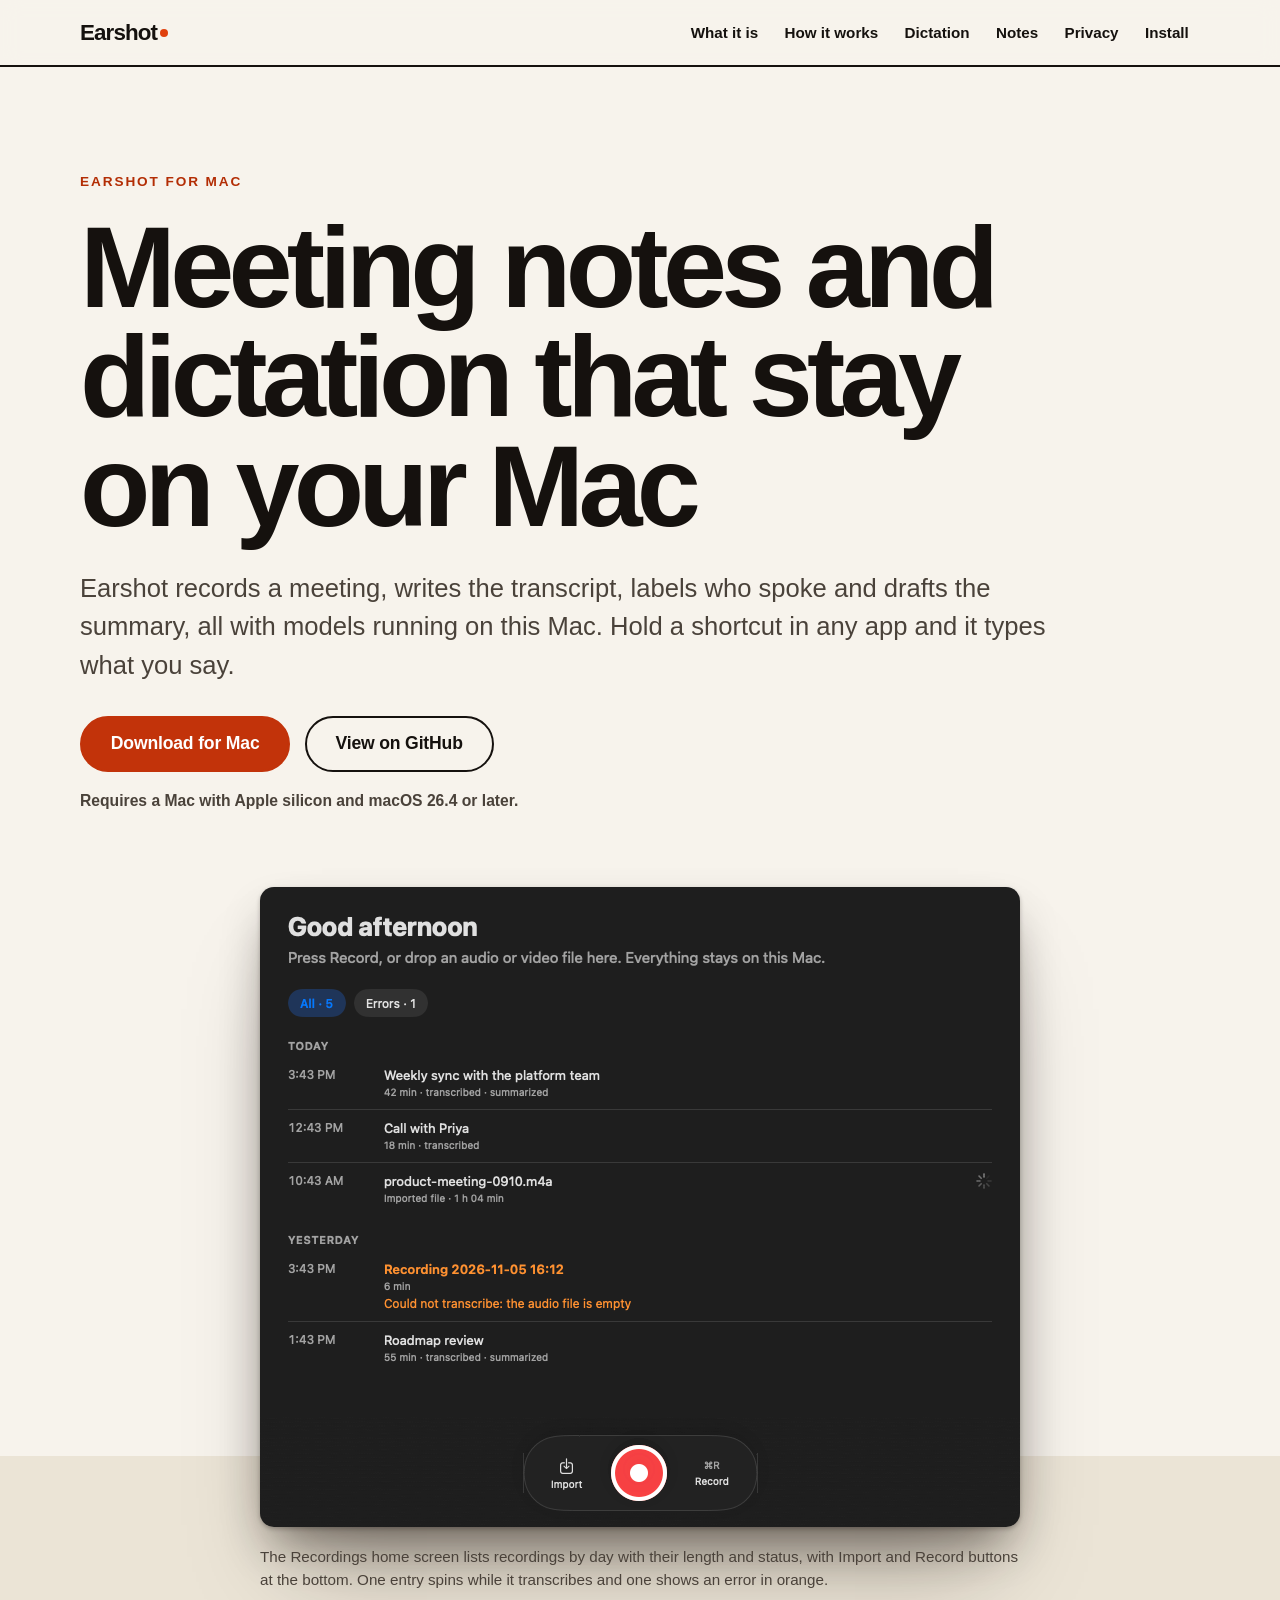
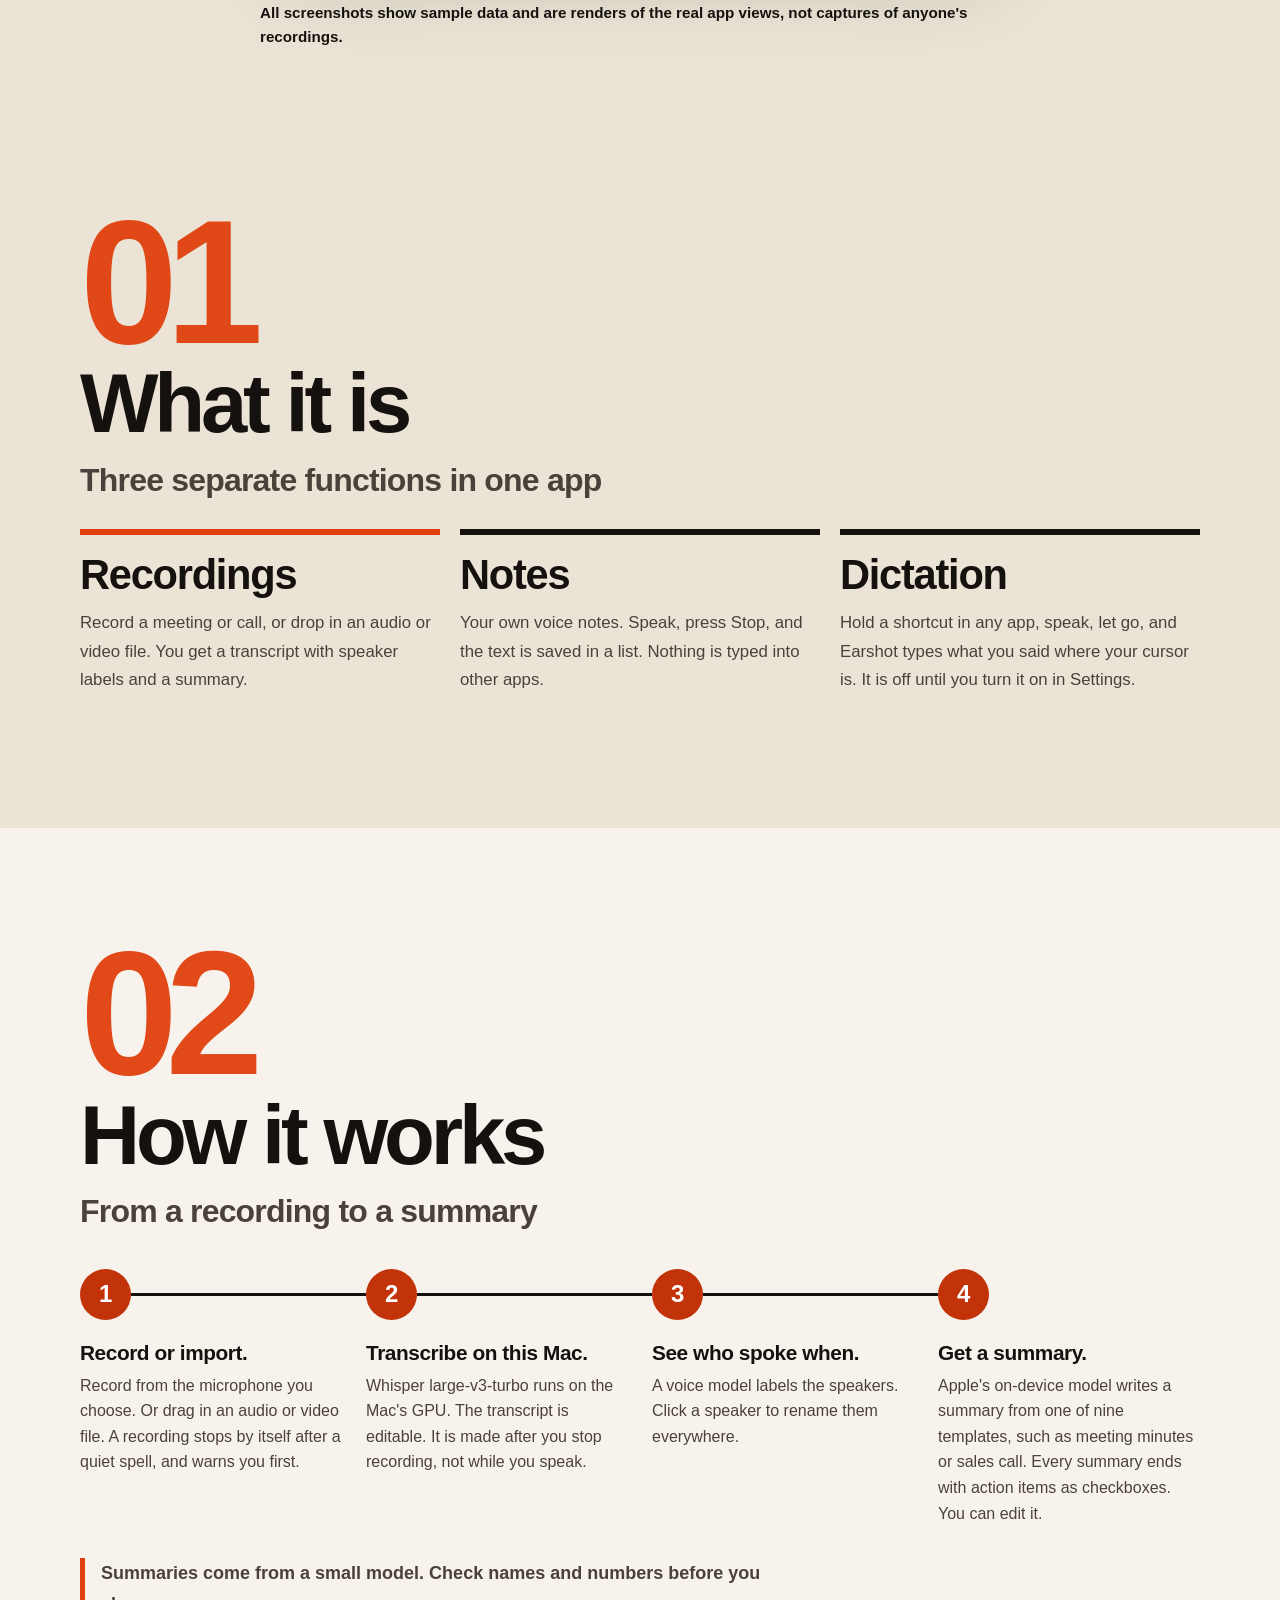
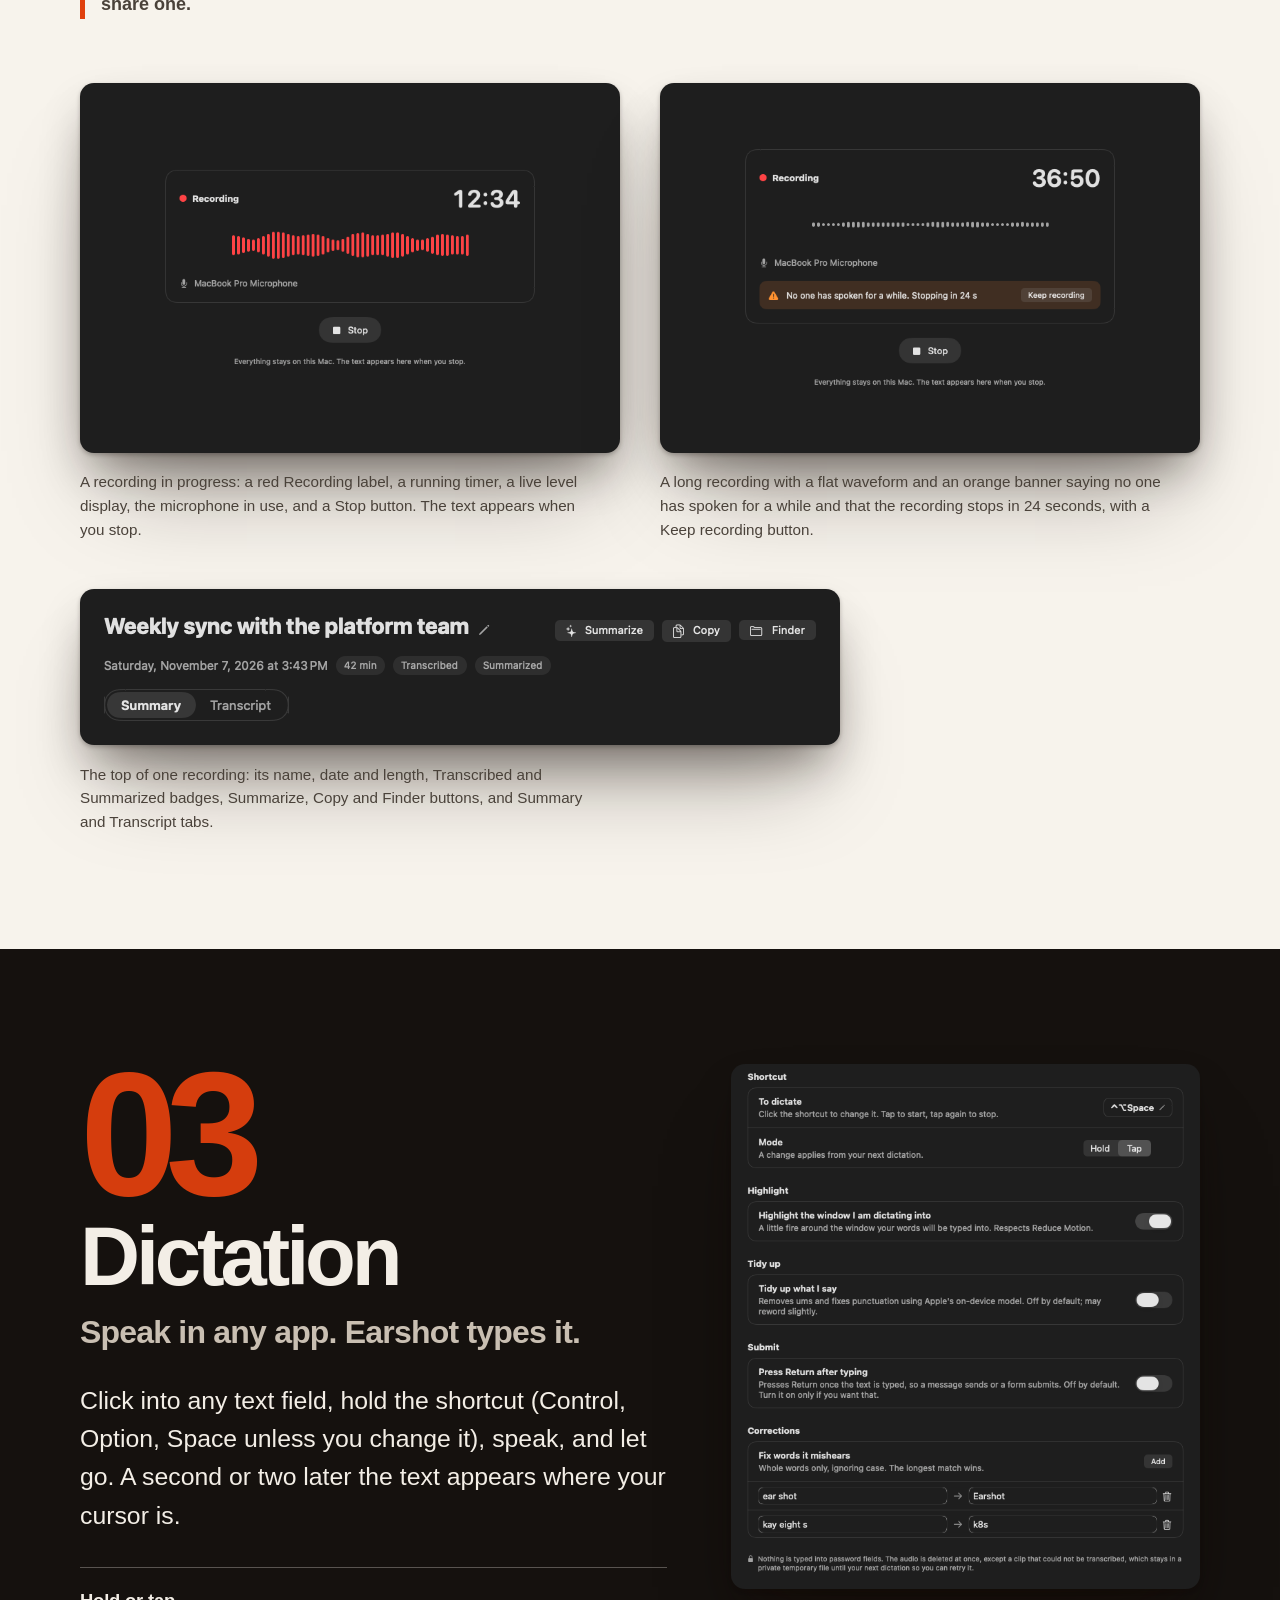
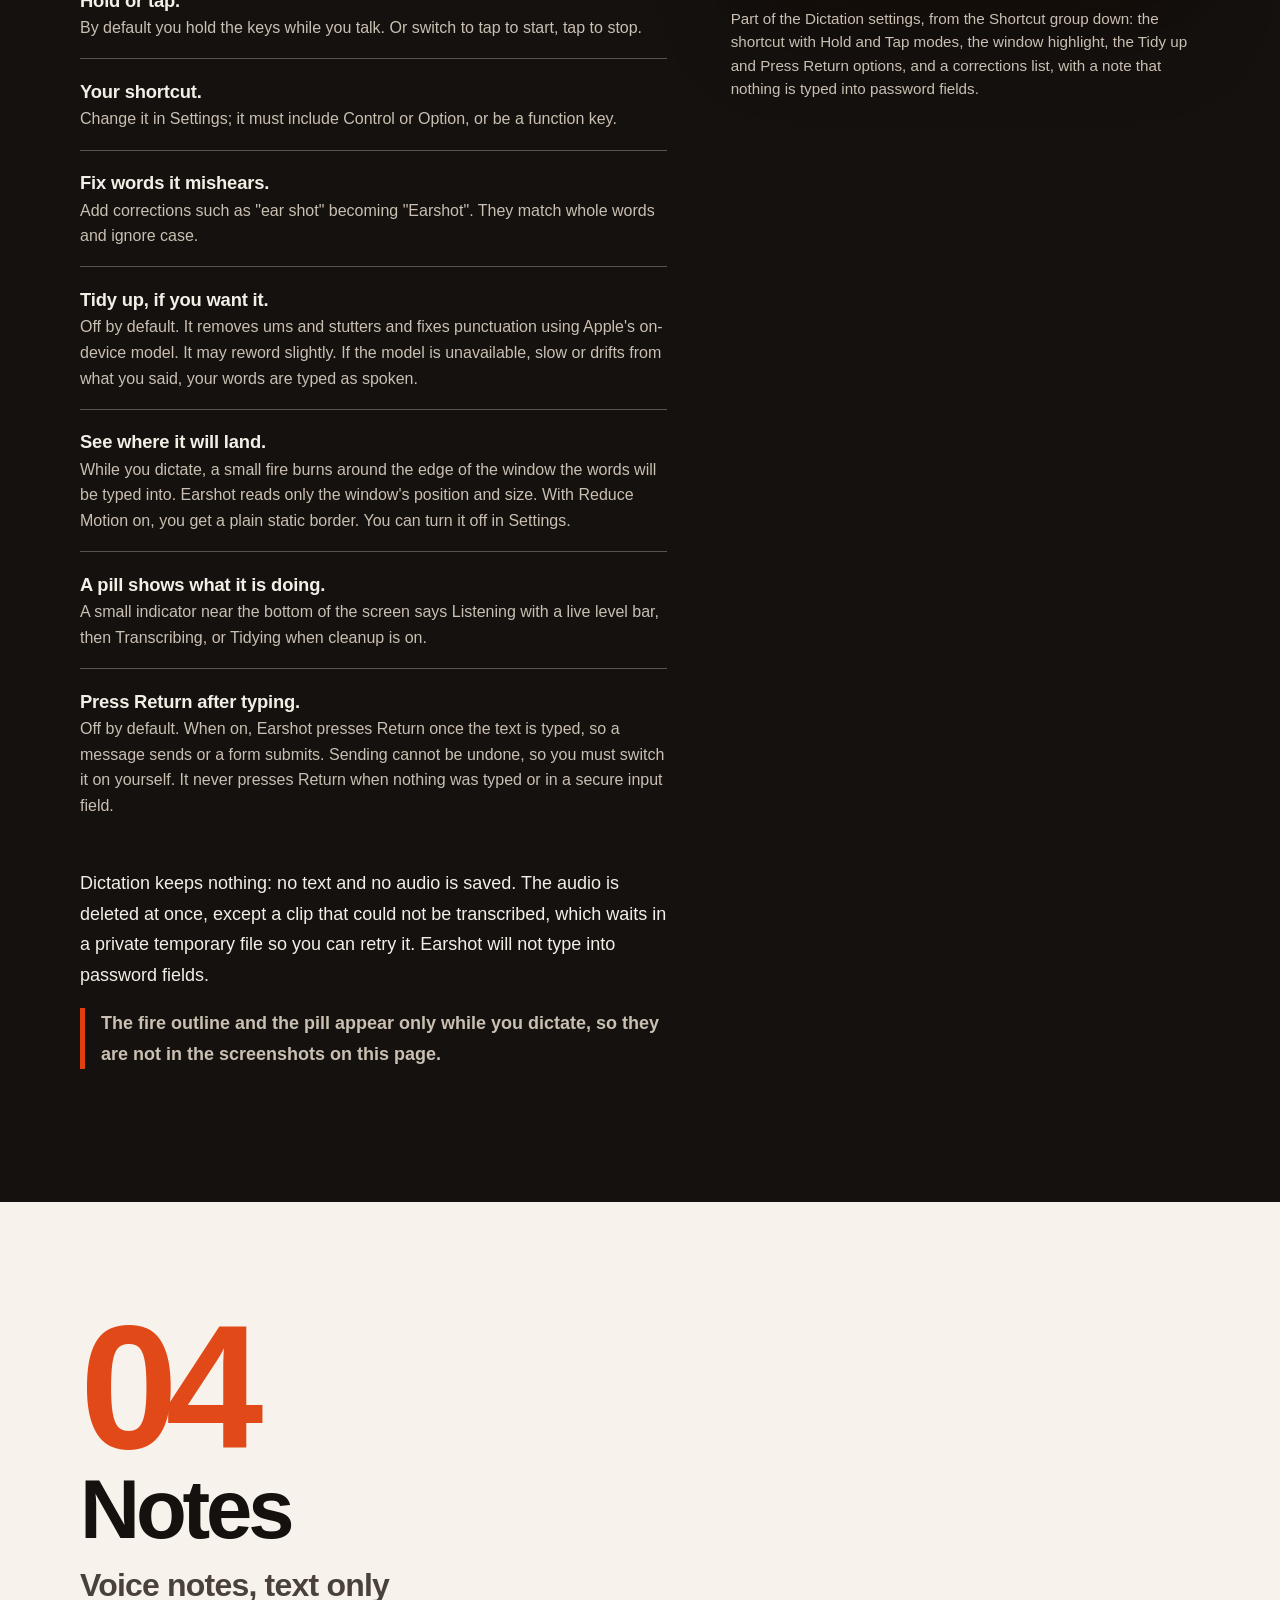
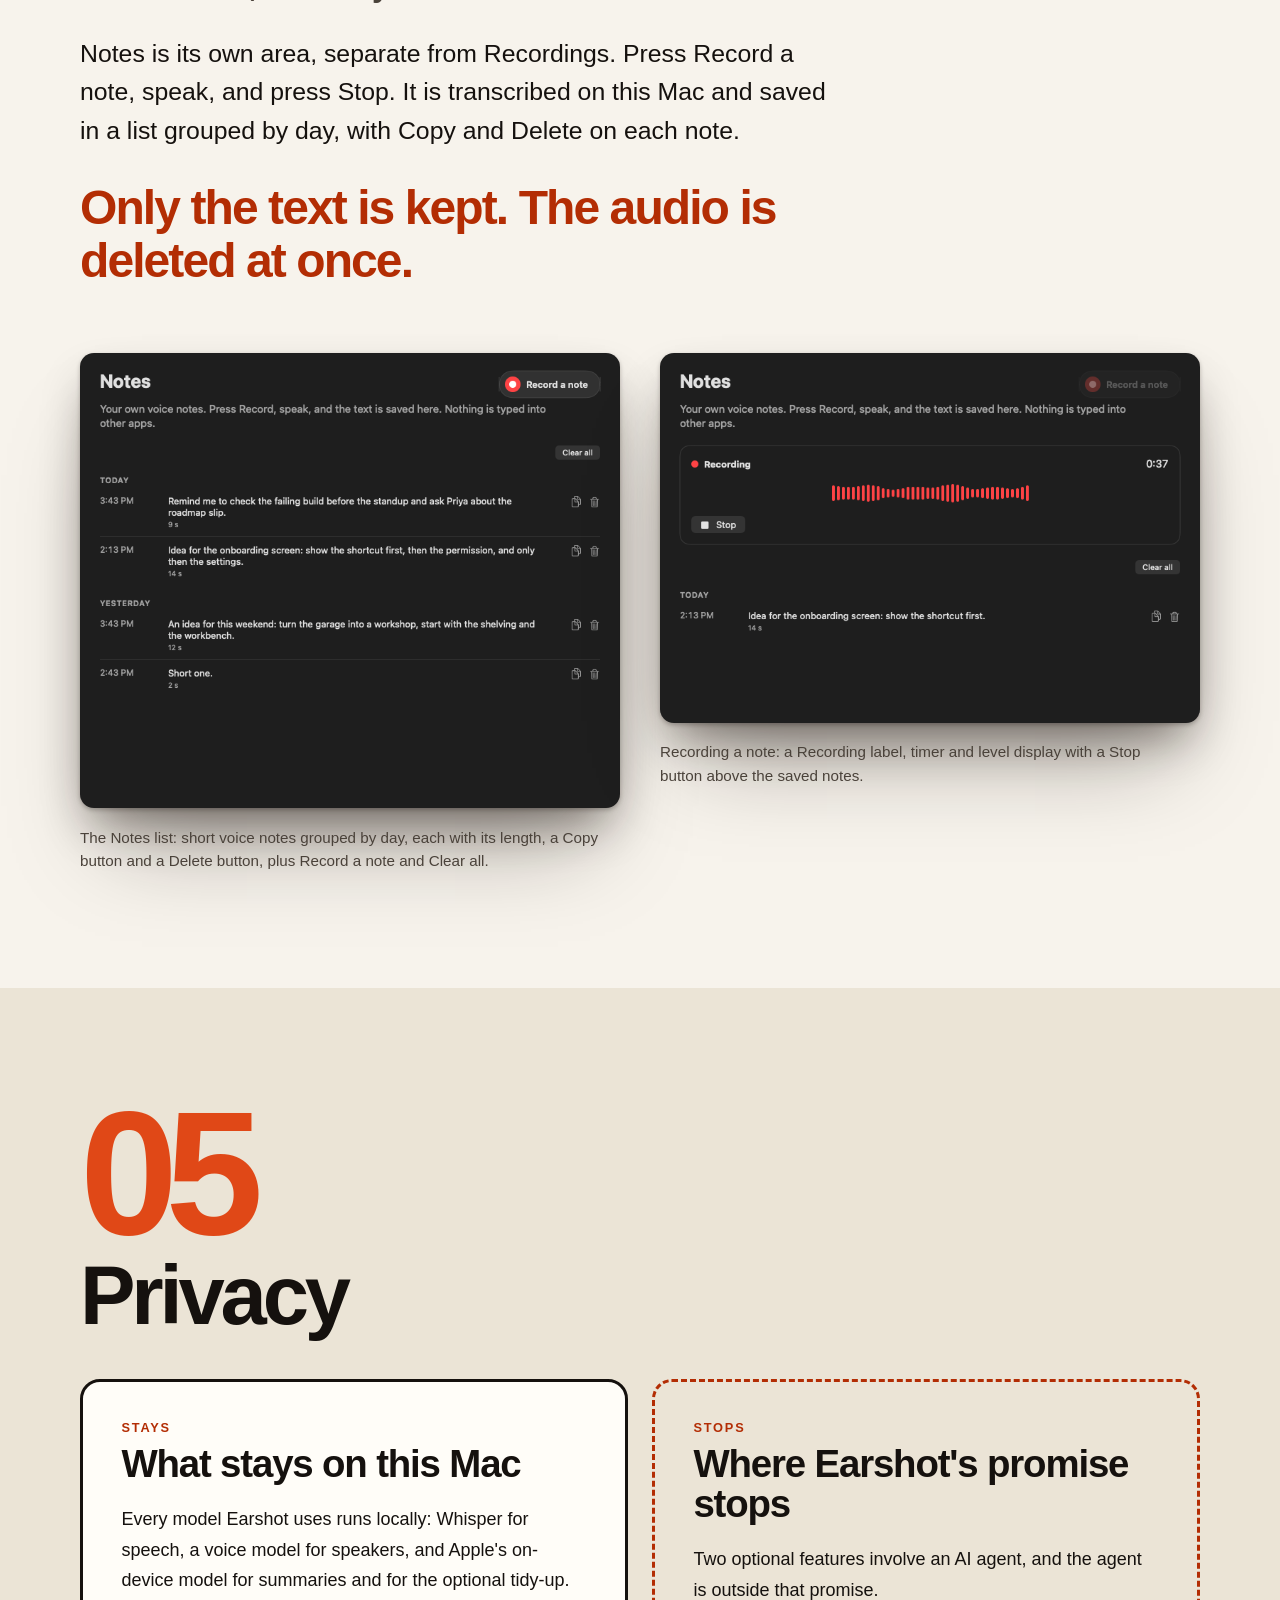
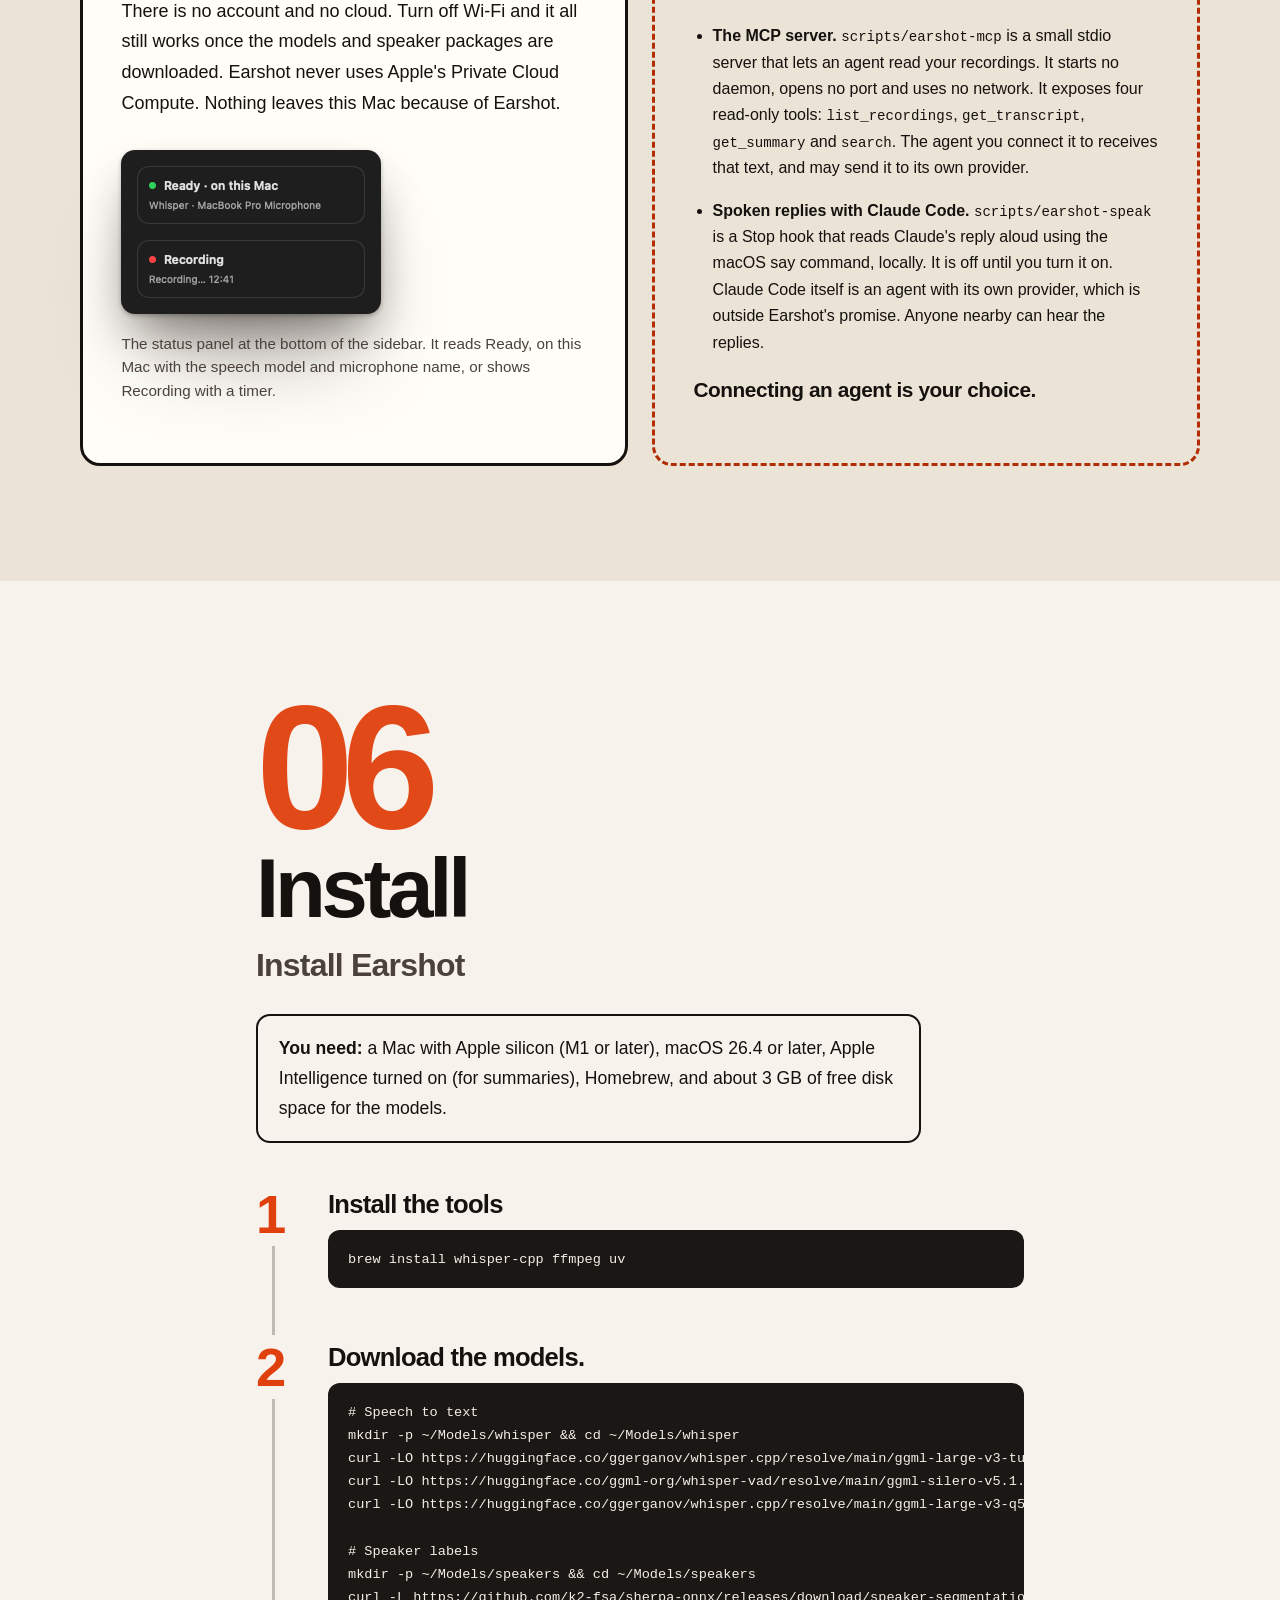
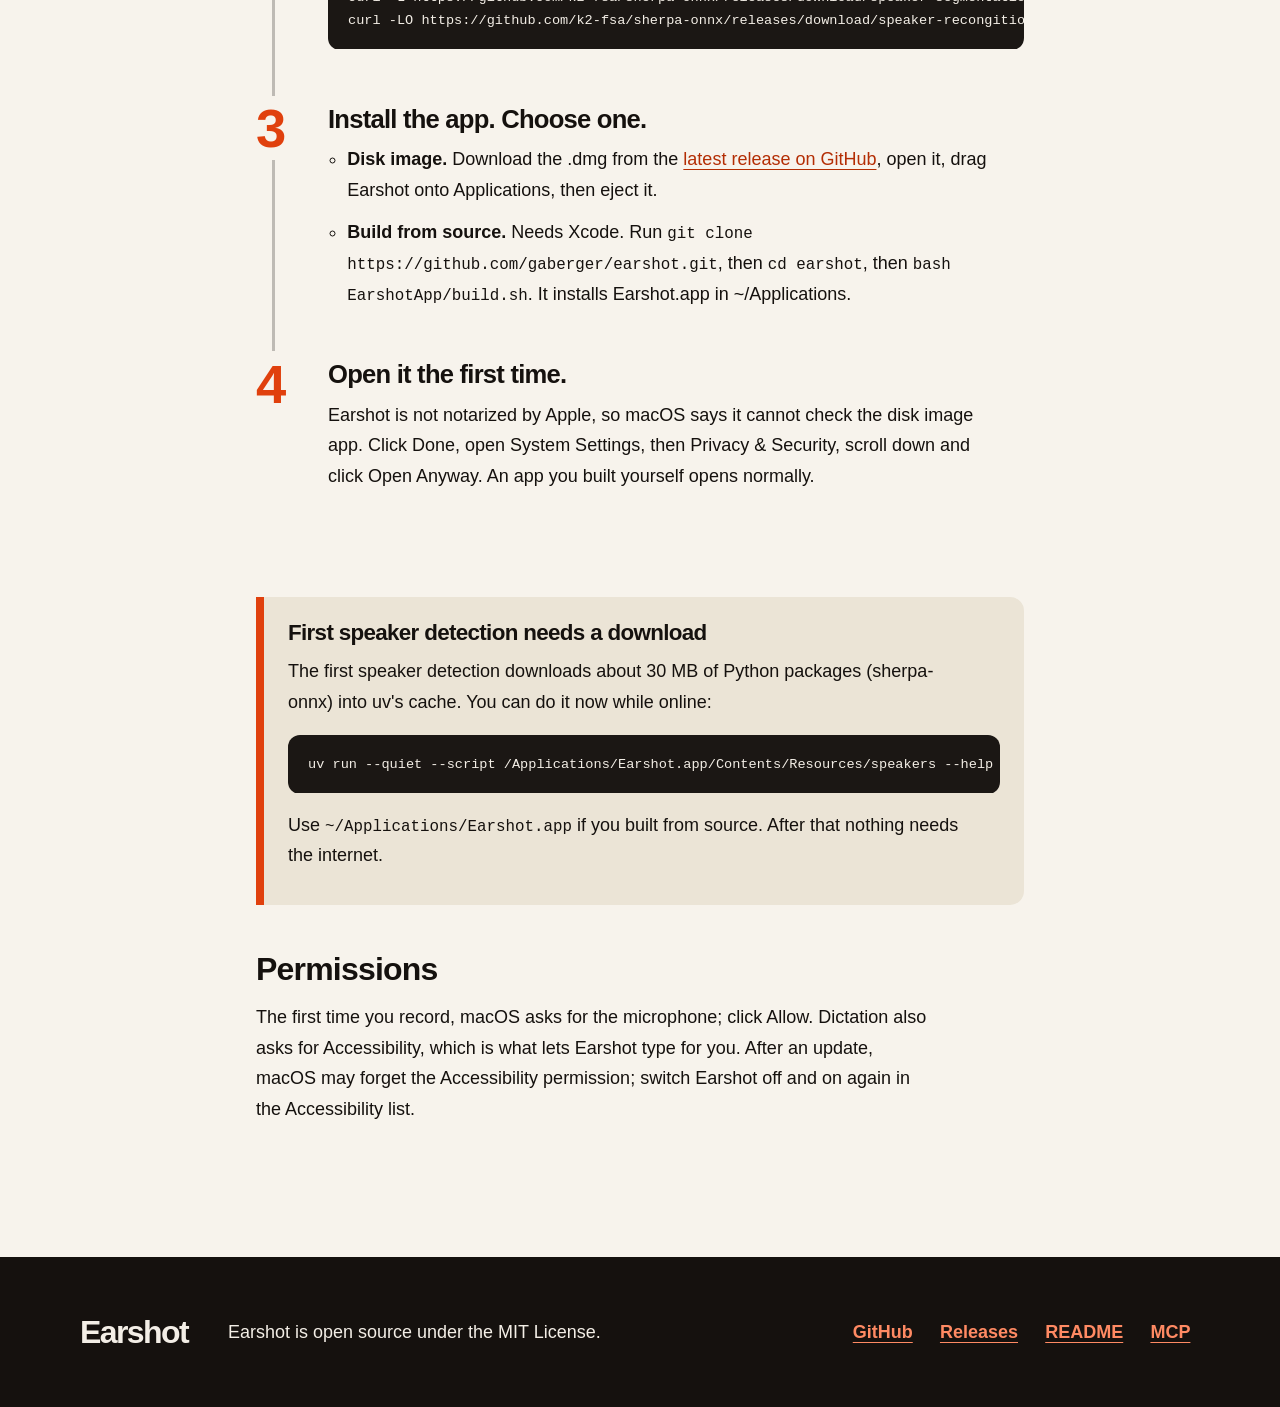
==== site/index.html @ 08be8622 "feat(site): static site and GitHub Pages deploy workflow Co-Authored-By: Claude Sonnet 5.5 <noreply@" ====
<!doctype html>
<html lang="en">
<head>
<meta charset="utf-8">
<meta name="viewport" content="width=device-width, initial-scale=1">
<title>Earshot - private meeting notes and dictation for Mac</title>
<meta name="description" content="Earshot records meetings on your Mac, transcribes them, labels who spoke and writes a summary. Everything runs on-device.">
<meta name="color-scheme" content="light dark">
<link rel="stylesheet" href="style.css">
</head>
<body>
<a class="skip" href="#main">Skip to content</a>

<header class="top">
  <div class="wrap top-in">
    <a class="brand" href="#top">Earshot</a>
    <nav aria-label="Primary">
      <ul>
        <li><a href="#what">What it is</a></li>
        <li><a href="#how">How it works</a></li>
        <li><a href="#dictation">Dictation</a></li>
        <li><a href="#notes">Notes</a></li>
        <li><a href="#privacy">Privacy</a></li>
        <li><a href="#install">Install</a></li>
      </ul>
    </nav>
  </div>
</header>

<main id="main">
  <section class="hero" id="top" aria-labelledby="h1">
    <div class="wrap">
      <p class="kicker">Earshot for Mac</p>
      <h1 id="h1">Meeting notes and dictation that stay on your Mac</h1>
      <p class="lede">Earshot records a meeting, writes the transcript, labels who spoke and drafts the summary, all with models running on this Mac. Hold a shortcut in any app and it types what you say.</p>
      <p class="cta">
        <a class="btn btn-primary" href="https://github.com/gaberger/earshot/releases/latest">Download for Mac</a>
        <a class="btn btn-ghost" href="https://github.com/gaberger/earshot">View on GitHub</a>
      </p>
      <p class="req">Requires a Mac with Apple silicon and macOS 26.4 or later.</p>
      <figure class="shot hero-shot">
        <img src="img/recordings-home.png" width="760" height="640" alt="Earshot's recordings list in a dark window: meetings grouped by day with durations and transcribed or summarized status, and a red Record button with an Import button at the bottom.">
        <figcaption>The Recordings home screen lists recordings by day with their length and status, with Import and Record buttons at the bottom. One entry spins while it transcribes and one shows an error in orange.
          <span class="sample">All screenshots show sample data and are renders of the real app views, not captures of anyone's recordings.</span></figcaption>
      </figure>
    </div>
  </section>

  <section class="band band-alt" id="what" aria-labelledby="what-h">
    <div class="wrap">
      <p class="secno" aria-hidden="true">01</p>
      <h2 id="what-h">What it is</h2>
      <h3 class="sub">Three separate functions in one app</h3>
      <div class="three">
        <article class="fn">
          <h4>Recordings</h4>
          <p>Record a meeting or call, or drop in an audio or video file. You get a transcript with speaker labels and a summary.</p>
        </article>
        <article class="fn">
          <h4>Notes</h4>
          <p>Your own voice notes. Speak, press Stop, and the text is saved in a list. Nothing is typed into other apps.</p>
        </article>
        <article class="fn">
          <h4>Dictation</h4>
          <p>Hold a shortcut in any app, speak, let go, and Earshot types what you said where your cursor is. It is off until you turn it on in Settings.</p>
        </article>
      </div>
    </div>
  </section>

  <section class="band" id="how" aria-labelledby="how-h">
    <div class="wrap">
      <p class="secno" aria-hidden="true">02</p>
      <h2 id="how-h">How it works</h2>
      <h3 class="sub">From a recording to a summary</h3>
      <ol class="steps">
        <li><strong>Record or import.</strong> Record from the microphone you choose. Or drag in an audio or video file. A recording stops by itself after a quiet spell, and warns you first.</li>
        <li><strong>Transcribe on this Mac.</strong> Whisper large-v3-turbo runs on the Mac's GPU. The transcript is editable. It is made after you stop recording, not while you speak.</li>
        <li><strong>See who spoke when.</strong> A voice model labels the speakers. Click a speaker to rename them everywhere.</li>
        <li><strong>Get a summary.</strong> Apple's on-device model writes a summary from one of nine templates, such as meeting minutes or sales call. Every summary ends with action items as checkboxes. You can edit it.</li>
      </ol>
      <p class="aside">Summaries come from a small model. Check names and numbers before you share one.</p>

      <div class="gallery">
        <figure class="shot">
          <img loading="lazy" src="img/recording-live.png" width="760" height="520" alt="Earshot recording a meeting: a timer reading 12:34, a red audio waveform, the MacBook Pro Microphone as input, and a Stop button.">
          <figcaption>A recording in progress: a red Recording label, a running timer, a live level display, the microphone in use, and a Stop button. The text appears when you stop.</figcaption>
        </figure>
        <figure class="shot">
          <img loading="lazy" src="img/recording-auto-stop.png" width="760" height="520" alt="Earshot warning that no one has spoken for a while and that the recording will stop in 24 seconds, with a Keep recording button.">
          <figcaption>A long recording with a flat waveform and an orange banner saying no one has spoken for a while and that the recording stops in 24 seconds, with a Keep recording button.</figcaption>
        </figure>
        <figure class="shot wide">
          <img loading="lazy" src="img/recording-detail-header.png" width="760" height="156" alt="The top of a finished recording in Earshot: its title, 42 minute length, Transcribed and Summarized badges, Summarize, Copy and Finder buttons, and Summary and Transcript tabs.">
          <figcaption>The top of one recording: its name, date and length, Transcribed and Summarized badges, Summarize, Copy and Finder buttons, and Summary and Transcript tabs.</figcaption>
        </figure>
      </div>
    </div>
  </section>

  <section class="band band-ink" id="dictation" aria-labelledby="dict-h">
    <div class="wrap dict">
      <div class="dict-text">
        <p class="secno" aria-hidden="true">03</p>
        <h2 id="dict-h">Dictation</h2>
        <h3 class="sub">Speak in any app. Earshot types it.</h3>
        <p class="big">Click into any text field, hold the shortcut (Control, Option, Space unless you change it), speak, and let go. A second or two later the text appears where your cursor is.</p>
        <ul class="feat">
          <li><strong>Hold or tap.</strong> By default you hold the keys while you talk. Or switch to tap to start, tap to stop.</li>
          <li><strong>Your shortcut.</strong> Change it in Settings; it must include Control or Option, or be a function key.</li>
          <li><strong>Fix words it mishears.</strong> Add corrections such as "ear shot" becoming "Earshot". They match whole words and ignore case.</li>
          <li><strong>Tidy up, if you want it.</strong> Off by default. It removes ums and stutters and fixes punctuation using Apple's on-device model. It may reword slightly. If the model is unavailable, slow or drifts from what you said, your words are typed as spoken.</li>
          <li><strong>See where it will land.</strong> While you dictate, a small fire burns around the edge of the window the words will be typed into. Earshot reads only the window's position and size. With Reduce Motion on, you get a plain static border. You can turn it off in Settings.</li>
          <li><strong>A pill shows what it is doing.</strong> A small indicator near the bottom of the screen says Listening with a live level bar, then Transcribing, or Tidying when cleanup is on.</li>
          <li><strong>Press Return after typing.</strong> Off by default. When on, Earshot presses Return once the text is typed, so a message sends or a form submits. Sending cannot be undone, so you must switch it on yourself. It never presses Return when nothing was typed or in a secure input field.</li>
        </ul>
        <p>Dictation keeps nothing: no text and no audio is saved. The audio is deleted at once, except a clip that could not be transcribed, which waits in a private temporary file so you can retry it. Earshot will not type into password fields.</p>
        <p class="aside">The fire outline and the pill appear only while you dictate, so they are not in the screenshots on this page.</p>
      </div>
      <figure class="shot dict-shot">
        <img loading="lazy" src="img/dictation-settings.png" width="680" height="761" alt="Earshot's dictation settings: a shortcut with Hold and Tap modes, toggles for window highlight, tidying up speech and pressing Return, and a list of word corrections.">
        <figcaption>Part of the Dictation settings, from the Shortcut group down: the shortcut with Hold and Tap modes, the window highlight, the Tidy up and Press Return options, and a corrections list, with a note that nothing is typed into password fields.</figcaption>
      </figure>
    </div>
  </section>

  <section class="band" id="notes" aria-labelledby="notes-h">
    <div class="wrap">
      <p class="secno" aria-hidden="true">04</p>
      <h2 id="notes-h">Notes</h2>
      <h3 class="sub">Voice notes, text only</h3>
      <div class="notes-grid">
        <div class="notes-text">
          <p class="big">Notes is its own area, separate from Recordings. Press Record a note, speak, and press Stop. It is transcribed on this Mac and saved in a list grouped by day, with Copy and Delete on each note.</p>
          <p class="pull">Only the text is kept. The audio is deleted at once.</p>
        </div>
        <figure class="shot">
          <img loading="lazy" src="img/notes-list.png" width="760" height="640" alt="Earshot's Notes page listing short voice notes as text with their times and lengths, each with copy and delete buttons.">
          <figcaption>The Notes list: short voice notes grouped by day, each with its length, a Copy button and a Delete button, plus Record a note and Clear all.</figcaption>
        </figure>
        <figure class="shot">
          <img loading="lazy" src="img/notes-recording.png" width="760" height="520" alt="Earshot recording a voice note: a red waveform with a 0:37 timer and a Stop button above a saved note.">
          <figcaption>Recording a note: a Recording label, timer and level display with a Stop button above the saved notes.</figcaption>
        </figure>
      </div>
    </div>
  </section>

  <section class="band band-alt" id="privacy" aria-labelledby="priv-h">
    <div class="wrap">
      <p class="secno" aria-hidden="true">05</p>
      <h2 id="priv-h">Privacy</h2>
      <div class="panels">
        <div class="panel panel-in">
          <h3>What stays on this Mac</h3>
          <p>Every model Earshot uses runs locally: Whisper for speech, a voice model for speakers, and Apple's on-device model for summaries and for the optional tidy-up. There is no account and no cloud. Turn off Wi-Fi and it all still works once the models and speaker packages are downloaded. Earshot never uses Apple's Private Cloud Compute. Nothing leaves this Mac because of Earshot.</p>
          <figure class="shot status-shot">
            <img loading="lazy" src="img/sidebar-status.png" width="260" height="164" alt="Two Earshot status cards: Ready on this Mac with the Whisper model and microphone named, and a Recording card with a 12:41 timer.">
            <figcaption>The status panel at the bottom of the sidebar. It reads Ready, on this Mac with the speech model and microphone name, or shows Recording with a timer.</figcaption>
          </figure>
        </div>
        <div class="panel panel-out">
          <h3>Where Earshot's promise stops</h3>
          <p>Two optional features involve an AI agent, and the agent is outside that promise.</p>
          <ul>
            <li><strong>The MCP server.</strong> <code>scripts/earshot-mcp</code> is a small stdio server that lets an agent read your recordings. It starts no daemon, opens no port and uses no network. It exposes four read-only tools: <code>list_recordings</code>, <code>get_transcript</code>, <code>get_summary</code> and <code>search</code>. The agent you connect it to receives that text, and may send it to its own provider.</li>
            <li><strong>Spoken replies with Claude Code.</strong> <code>scripts/earshot-speak</code> is a Stop hook that reads Claude's reply aloud using the macOS say command, locally. It is off until you turn it on. Claude Code itself is an agent with its own provider, which is outside Earshot's promise. Anyone nearby can hear the replies.</li>
          </ul>
          <p class="choice">Connecting an agent is your choice.</p>
        </div>
      </div>
    </div>
  </section>

  <section class="band" id="install" aria-labelledby="inst-h">
    <div class="wrap narrow">
      <p class="secno" aria-hidden="true">06</p>
      <h2 id="inst-h">Install</h2>
      <h3 class="sub">Install Earshot</h3>
      <p class="need"><strong>You need:</strong> a Mac with Apple silicon (M1 or later), macOS 26.4 or later, Apple Intelligence turned on (for summaries), Homebrew, and about 3 GB of free disk space for the models.</p>
      <ol class="inst">
        <li>
          <h4>Install the tools</h4>
          <pre><code>brew install whisper-cpp ffmpeg uv</code></pre>
        </li>
        <li>
          <h4>Download the models.</h4>
          <pre><code># Speech to text
mkdir -p ~/Models/whisper &amp;&amp; cd ~/Models/whisper
curl -LO https://huggingface.co/ggerganov/whisper.cpp/resolve/main/ggml-large-v3-turbo.bin   # 1.6 GB, required
curl -LO https://huggingface.co/ggml-org/whisper-vad/resolve/main/ggml-silero-v5.1.2.bin      # 1 MB, skips silence
curl -LO https://huggingface.co/ggerganov/whisper.cpp/resolve/main/ggml-large-v3-q5_0.bin     # 1.1 GB, only for Translate

# Speaker labels
mkdir -p ~/Models/speakers &amp;&amp; cd ~/Models/speakers
curl -L https://github.com/k2-fsa/sherpa-onnx/releases/download/speaker-segmentation-models/sherpa-onnx-pyannote-segmentation-3-0.tar.bz2 | tar xj
curl -LO https://github.com/k2-fsa/sherpa-onnx/releases/download/speaker-recongition-models/wespeaker_en_voxceleb_resnet34_LM.onnx</code></pre>
        </li>
        <li>
          <h4>Install the app. Choose one.</h4>
          <ul>
            <li><strong>Disk image.</strong> Download the .dmg from the <a href="https://github.com/gaberger/earshot/releases">latest release on GitHub</a>, open it, drag Earshot onto Applications, then eject it.</li>
            <li><strong>Build from source.</strong> Needs Xcode. Run <code>git clone https://github.com/gaberger/earshot.git</code>, then <code>cd earshot</code>, then <code>bash EarshotApp/build.sh</code>. It installs Earshot.app in ~/Applications.</li>
          </ul>
        </li>
        <li>
          <h4>Open it the first time.</h4>
          <p>Earshot is not notarized by Apple, so macOS says it cannot check the disk image app. Click Done, open System Settings, then Privacy &amp; Security, scroll down and click Open Anyway. An app you built yourself opens normally.</p>
        </li>
      </ol>
      <div class="note">
        <h4>First speaker detection needs a download</h4>
        <p>The first speaker detection downloads about 30 MB of Python packages (sherpa-onnx) into uv's cache. You can do it now while online:</p>
        <pre><code>uv run --quiet --script /Applications/Earshot.app/Contents/Resources/speakers --help</code></pre>
        <p>Use <code>~/Applications/Earshot.app</code> if you built from source. After that nothing needs the internet.</p>
      </div>
      <h3 class="sub small">Permissions</h3>
      <p>The first time you record, macOS asks for the microphone; click Allow. Dictation also asks for Accessibility, which is what lets Earshot type for you. After an update, macOS may forget the Accessibility permission; switch Earshot off and on again in the Accessibility list.</p>
    </div>
  </section>
</main>

<footer class="foot">
  <div class="wrap foot-in">
    <p class="foot-brand">Earshot</p>
    <p>Earshot is open source under the MIT License.</p>
    <ul>
      <li><a href="https://github.com/gaberger/earshot">GitHub</a></li>
      <li><a href="https://github.com/gaberger/earshot/releases">Releases</a></li>
      <li><a href="https://github.com/gaberger/earshot#readme">README</a></li>
      <li><a href="https://modelcontextprotocol.io">MCP</a></li>
    </ul>
  </div>
</footer>
</body>
</html>
---- site/style.css ----
:root {
  color-scheme: light dark;
  --bg: #f7f3ec;
  --bg-alt: #ebe4d6;
  --ink: #15110e;
  --muted: #4a423a;
  --accent: #e0400d;       /* large type and decoration only */
  --accent-text: #b32d04;  /* small text */
  --btn: #c2330a;
  --btn-ink: #ffffff;
  --rule: #15110e;
  --panel: #fffdf8;
  --shadow: 0 2px 4px rgba(20,12,6,.25), 0 24px 48px -12px rgba(20,12,6,.45), 0 60px 90px -30px rgba(20,12,6,.35);
  --band-ink: #15110e;
  --band-ink-text: #f3eee6;
  --band-ink-muted: #c9bfb2;
  --code-bg: #1b1714;
  --code-ink: #f3eee6;
  --sans: -apple-system, BlinkMacSystemFont, "SF Pro Display", "Segoe UI", Roboto, "Helvetica Neue", Arial, sans-serif;
  --mono: ui-monospace, SFMono-Regular, Menlo, Consolas, monospace;
}
@media (prefers-color-scheme: dark) {
  :root {
    --bg: #100e0d;
    --bg-alt: #1a1715;
    --ink: #f3eee6;
    --muted: #bfb5a8;
    --accent: #ff6b3d;
    --accent-text: #ff8a63;
    --btn: #ff6b3d;
    --btn-ink: #140d09;
    --rule: #f3eee6;
    --panel: #14110f;
    --shadow: 0 0 0 1px rgba(255,255,255,.1), 0 24px 48px -12px rgba(0,0,0,.8), 0 0 90px -20px rgba(255,107,61,.25);
    --band-ink: #060505;
    --code-bg: #060505;
  }
}
*, *::before, *::after { box-sizing: border-box; }
html { scroll-behavior: smooth; scroll-padding-top: 5rem; -webkit-text-size-adjust: 100%; }
body {
  margin: 0; background: var(--bg); color: var(--ink);
  font: 400 1.125rem/1.7 var(--sans);
  -webkit-font-smoothing: antialiased;
}
h1, h2, h3, h4 { margin: 0; line-height: 1.05; letter-spacing: -.03em; font-weight: 800; }
p { margin: 0 0 1.1rem; max-width: 68ch; }
a { color: var(--accent-text); text-underline-offset: .2em; }
code { font-family: var(--mono); font-size: .88em; overflow-wrap: anywhere; }
.wrap { width: min(100% - 2.5rem, 70rem); margin-inline: auto; }
.narrow { width: min(100% - 2.5rem, 48rem); }

:focus-visible { outline: 3px solid var(--accent); outline-offset: 3px; border-radius: 3px; }
.skip { position: absolute; left: .75rem; top: -4rem; z-index: 20; background: var(--ink); color: var(--bg); padding: .75rem 1rem; border-radius: .5rem; min-height: 44px; }
.skip:focus { top: .75rem; }

/* header */
.top { position: sticky; top: 0; z-index: 10; background: color-mix(in srgb, var(--bg) 92%, transparent); backdrop-filter: blur(10px); border-bottom: 2px solid var(--rule); }
.top-in { display: flex; align-items: center; justify-content: space-between; gap: 1rem; flex-wrap: wrap; padding-block: .35rem; }
.brand { font-weight: 900; font-size: 1.4rem; letter-spacing: -.04em; color: var(--ink); text-decoration: none; padding: .5rem 0; min-height: 44px; display: inline-flex; align-items: center; }
.brand::after { content: ""; width: .5rem; height: .5rem; background: var(--accent); border-radius: 50%; margin-left: .2rem; }
.top ul { list-style: none; margin: 0; padding: 0; display: flex; flex-wrap: wrap; gap: 0 .25rem; }
.top nav a { display: inline-flex; align-items: center; min-height: 44px; padding: 0 .7rem; color: var(--ink); text-decoration: none; font-size: .95rem; font-weight: 600; }
.top nav a:hover { color: var(--accent-text); text-decoration: underline; text-decoration-thickness: 2px; }

/* hero */
.hero { padding-top: clamp(3rem, 8vw, 6.5rem); background: linear-gradient(var(--bg) calc(100% - 15rem), var(--bg-alt) 0); padding-bottom: 3rem; }
.kicker { font-weight: 800; text-transform: uppercase; letter-spacing: .14em; font-size: .85rem; color: var(--accent-text); margin-bottom: 1.25rem; }
.hero h1 { font-size: clamp(2.8rem, 9.5vw, 7.2rem); line-height: .95; letter-spacing: -.05em; font-weight: 900; max-width: 15ch; }
.lede { font-size: clamp(1.2rem, 2.2vw, 1.6rem); line-height: 1.5; color: var(--muted); max-width: 40em; margin-top: 1.75rem; }
.cta { display: flex; flex-wrap: wrap; gap: .9rem; margin-top: 2rem; margin-bottom: 1rem; }
.btn { display: inline-flex; align-items: center; justify-content: center; min-height: 56px; padding: 0 1.8rem; border-radius: 999px; font-weight: 800; font-size: 1.1rem; text-decoration: none; letter-spacing: -.01em; border: 2px solid var(--ink); transition: transform .15s; }
.btn-primary { background: var(--btn); color: var(--btn-ink); border-color: var(--btn); }
.btn-ghost { background: transparent; color: var(--ink); }
.btn:hover { transform: translateY(-2px); }
.req { font-size: .98rem; color: var(--muted); font-weight: 600; }

/* figures */
.shot { margin: 0; }
.shot img { display: block; width: 100%; max-width: 760px; height: auto; border-radius: 14px; box-shadow: var(--shadow); background: #0c0b0a; }
.shot figcaption { margin-top: 1.1rem; font-size: .95rem; line-height: 1.55; color: var(--muted); max-width: 62ch; }
.sample { display: block; margin-top: .6rem; font-weight: 700; color: var(--ink); }
.hero-shot { margin-top: clamp(2.5rem, 6vw, 4.5rem); }
.hero-shot img { margin-inline: auto; }
.hero-shot figcaption { margin-inline: auto; max-width: 760px; }

/* bands */
.band { padding-block: clamp(4rem, 9vw, 8rem); }
.band-alt { background: var(--bg-alt); }
.band-ink { background: var(--band-ink); color: var(--band-ink-text); --muted: var(--band-ink-muted); --accent-text: #ff8a63; --ink: var(--band-ink-text); }
.band-ink a { color: #ff8a63; }
.secno { font-size: clamp(5rem, 14vw, 11rem); line-height: .8; font-weight: 900; letter-spacing: -.07em; color: var(--accent); margin: 0 0 .5rem; opacity: .95; }
.band h2 { font-size: clamp(2.6rem, 7vw, 5.2rem); letter-spacing: -.05em; font-weight: 900; }
.sub { font-size: clamp(1.3rem, 2.8vw, 2rem); margin-top: 1rem; margin-bottom: 2rem; letter-spacing: -.025em; font-weight: 700; color: var(--muted); }
.sub.small { margin-top: 3rem; margin-bottom: 1rem; color: var(--ink); }
.big { font-size: clamp(1.25rem, 2.2vw, 1.55rem); line-height: 1.55; }
.aside { font-weight: 600; color: var(--muted); border-left: 5px solid var(--accent); padding-left: 1rem; }

/* three functions */
.three { display: grid; gap: 1.25rem; grid-template-columns: repeat(3, 1fr); margin-top: 1rem; }
.fn { border-top: 6px solid var(--ink); padding-top: 1.1rem; }
.fn h4 { font-size: clamp(1.8rem, 3.4vw, 2.6rem); margin-bottom: .8rem; }
.fn:nth-child(1) { border-top-color: var(--accent); }
.fn p { color: var(--muted); font-size: 1.05rem; }

/* stepper */
.steps { list-style: none; counter-reset: s; padding: 0; margin: 2.5rem 0 2rem; display: grid; grid-template-columns: repeat(4, 1fr); gap: 1.5rem; position: relative; }
.steps li { counter-increment: s; position: relative; padding-top: 4.5rem; font-size: 1rem; line-height: 1.6; color: var(--muted); }
.steps li::before { content: counter(s); position: absolute; top: 0; left: 0; width: 3.2rem; height: 3.2rem; display: grid; place-items: center; background: var(--btn); color: var(--btn-ink); border-radius: 50%; font-weight: 900; font-size: 1.5rem; z-index: 1; }
.steps li:not(:last-child)::after { content: ""; position: absolute; top: 1.5rem; left: 3.2rem; right: -1.5rem; height: 3px; background: var(--ink); }
.steps li strong { display: block; color: var(--ink); font-size: 1.3rem; line-height: 1.15; letter-spacing: -.02em; margin-bottom: .5rem; }

.gallery { display: grid; grid-template-columns: repeat(2, minmax(0, 1fr)); gap: 3rem 2.5rem; margin-top: 4rem; align-items: start; }
.gallery .wide { grid-column: 1 / -1; }
.gallery .wide img { max-width: 760px; }

/* dictation */
.dict { display: grid; grid-template-columns: minmax(0, 1.25fr) minmax(0, 1fr); gap: 4rem; align-items: start; }
.dict-shot { position: sticky; top: 6rem; }
.feat { list-style: none; padding: 0; margin: 2rem 0; display: grid; gap: 0; }
.feat li { padding: 1.1rem 0; border-top: 1px solid color-mix(in srgb, var(--ink) 30%, transparent); font-size: 1rem; line-height: 1.6; color: var(--muted); max-width: 68ch; }
.feat strong { display: block; color: var(--ink); font-size: 1.15rem; letter-spacing: -.01em; }

/* notes */
.notes-grid { display: grid; grid-template-columns: repeat(2, minmax(0, 1fr)); gap: 3rem 2.5rem; align-items: start; }
.notes-text { grid-column: 1 / -1; max-width: 48rem; }
.pull { font-size: clamp(1.8rem, 4vw, 3rem); line-height: 1.1; font-weight: 900; letter-spacing: -.04em; color: var(--accent-text); margin-top: 2rem; }

/* privacy */
.panels { display: grid; grid-template-columns: repeat(2, minmax(0, 1fr)); gap: 1.5rem; margin-top: 2.5rem; align-items: stretch; }
.panel { padding: clamp(1.5rem, 3vw, 2.5rem); border-radius: 20px; }
.panel h3 { font-size: clamp(1.7rem, 3.2vw, 2.4rem); margin-bottom: 1.25rem; }
.panel-in { background: var(--panel); border: 3px solid var(--ink); }
.panel-in h3::before { content: "Stays"; display: block; font-size: .8rem; letter-spacing: .14em; text-transform: uppercase; color: var(--accent-text); margin-bottom: .6rem; }
.panel-out { background: transparent; border: 3px dashed var(--accent-text); }
.panel-out h3::before { content: "Stops"; display: block; font-size: .8rem; letter-spacing: .14em; text-transform: uppercase; color: var(--accent-text); margin-bottom: .6rem; }
.panel ul { padding-left: 1.2rem; margin: 0 0 1rem; }
.panel li { margin-bottom: 1rem; font-size: 1rem; line-height: 1.65; }
.choice { font-weight: 800; font-size: 1.3rem; letter-spacing: -.02em; }
.status-shot { margin-top: 2rem; }
.status-shot img { width: 260px; max-width: 100%; }

/* install */
.need { font-size: 1.1rem; border: 2px solid var(--ink); border-radius: 14px; padding: 1.1rem 1.3rem; }
.inst { list-style: none; counter-reset: i; padding: 0; margin: 3rem 0; }
.inst > li { counter-increment: i; position: relative; padding: 0 0 2.5rem 4.5rem; min-width: 0; }
.inst > li::before { content: counter(i); position: absolute; left: 0; top: -.2rem; font-size: 3.4rem; font-weight: 900; letter-spacing: -.06em; line-height: 1; color: var(--accent); }
.inst > li:not(:last-child)::after { content: ""; position: absolute; left: 1rem; top: 3.4rem; bottom: .6rem; width: 3px; background: color-mix(in srgb, var(--ink) 25%, transparent); }
.inst h4 { font-size: 1.6rem; margin-bottom: .75rem; }
.inst ul { padding-left: 1.2rem; }
.inst li li { margin-bottom: .7rem; }
pre { margin: 0 0 1rem; padding: 1.1rem 1.25rem; background: var(--code-bg); color: var(--code-ink); border-radius: 12px; overflow-x: auto; max-width: 100%; font: 400 .85rem/1.7 var(--mono); -webkit-overflow-scrolling: touch; }
pre code { font-size: inherit; overflow-wrap: normal; white-space: pre; }
.note { border-left: 8px solid var(--accent); background: var(--bg-alt); padding: 1.5rem 1.5rem 1rem; border-radius: 0 14px 14px 0; min-width: 0; }
.note h4 { font-size: 1.4rem; margin-bottom: .75rem; }

/* footer */
.foot { background: var(--band-ink); color: var(--band-ink-text); padding-block: 3rem; }
.foot-in { display: flex; flex-wrap: wrap; align-items: center; gap: 1rem 2.5rem; }
.foot p { margin: 0; }
.foot-brand { font-size: 2rem; font-weight: 900; letter-spacing: -.05em; }
.foot ul { list-style: none; margin: 0; padding: 0; display: flex; flex-wrap: wrap; gap: 0 .5rem; margin-left: auto; }
.foot a { color: #ff8a63; display: inline-flex; align-items: center; min-height: 44px; padding: 0 .6rem; font-weight: 700; }

/* responsive */
@media (max-width: 62rem) {
  .three { grid-template-columns: 1fr; }
  .steps { grid-template-columns: 1fr 1fr; row-gap: 2.5rem; }
  .steps li:nth-child(2)::after { display: none; }
  .dict { grid-template-columns: 1fr; gap: 3rem; }
  .dict-shot { position: static; }
  .dict-shot img { max-width: 680px; }
  .panels { grid-template-columns: 1fr; }
}
@media (max-width: 40rem) {
  body { font-size: 1.05rem; }
  .top-in { padding-block: .1rem; }
  .top ul { gap: 0; }
  .top nav a { padding: 0 .55rem; font-size: .9rem; }
  .hero { background: linear-gradient(var(--bg) calc(100% - 22rem), var(--bg-alt) 0); }
  .steps { grid-template-columns: 1fr; gap: 0; }
  .steps li { padding: 0 0 2.2rem 4.4rem; min-height: 4rem; }
  .steps li::after { display: none; }
  .steps li:not(:last-child)::after { display: block; top: 3.4rem; bottom: .3rem; left: 1.5rem; right: auto; width: 3px; height: auto; }
  .gallery, .notes-grid { grid-template-columns: 1fr; }
  .btn { width: 100%; }
  .inst > li { padding-left: 3rem; }
  .inst > li::before { font-size: 2.6rem; }
  .inst > li:not(:last-child)::after { left: .7rem; top: 2.8rem; }
  .foot ul { margin-left: -.6rem; }
}
@media (prefers-reduced-motion: reduce) {
  html { scroll-behavior: auto; }
  *, *::before, *::after { transition: none !important; animation: none !important; }
  .btn:hover { transform: none; }
}
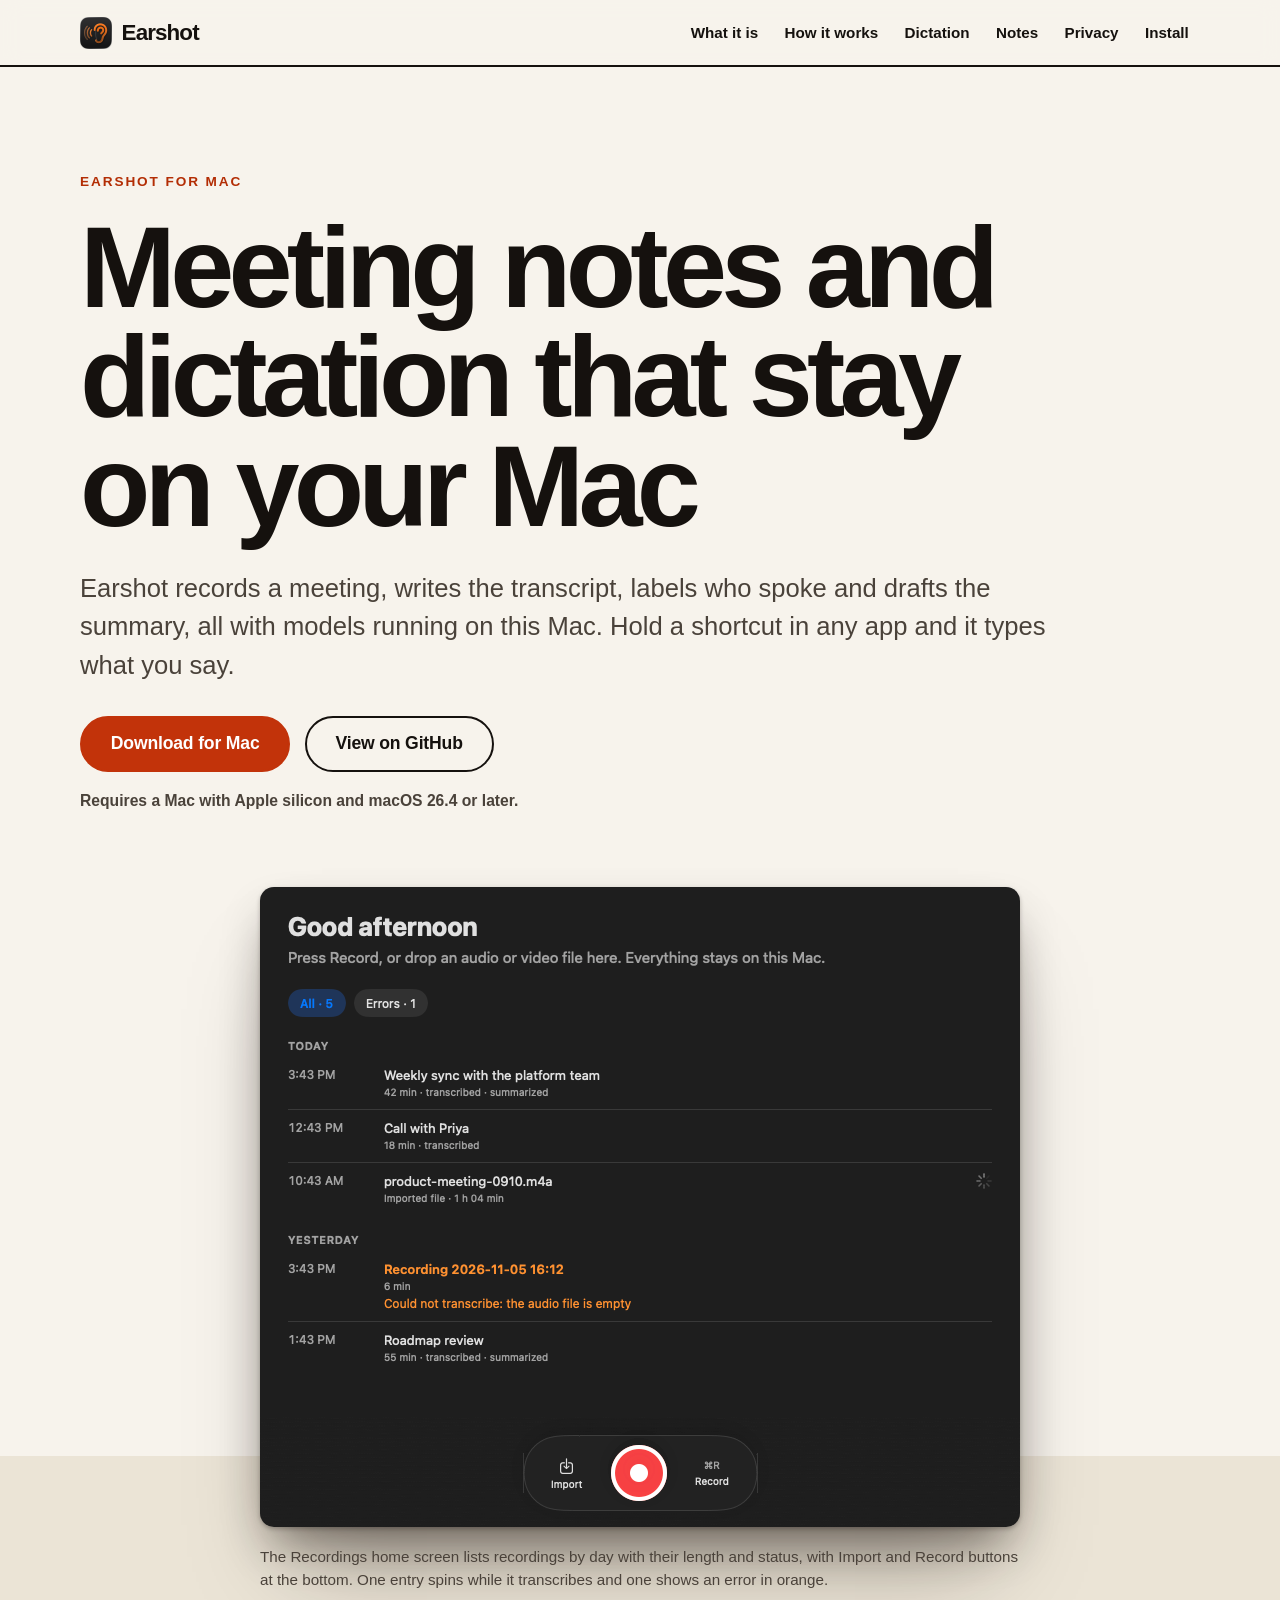
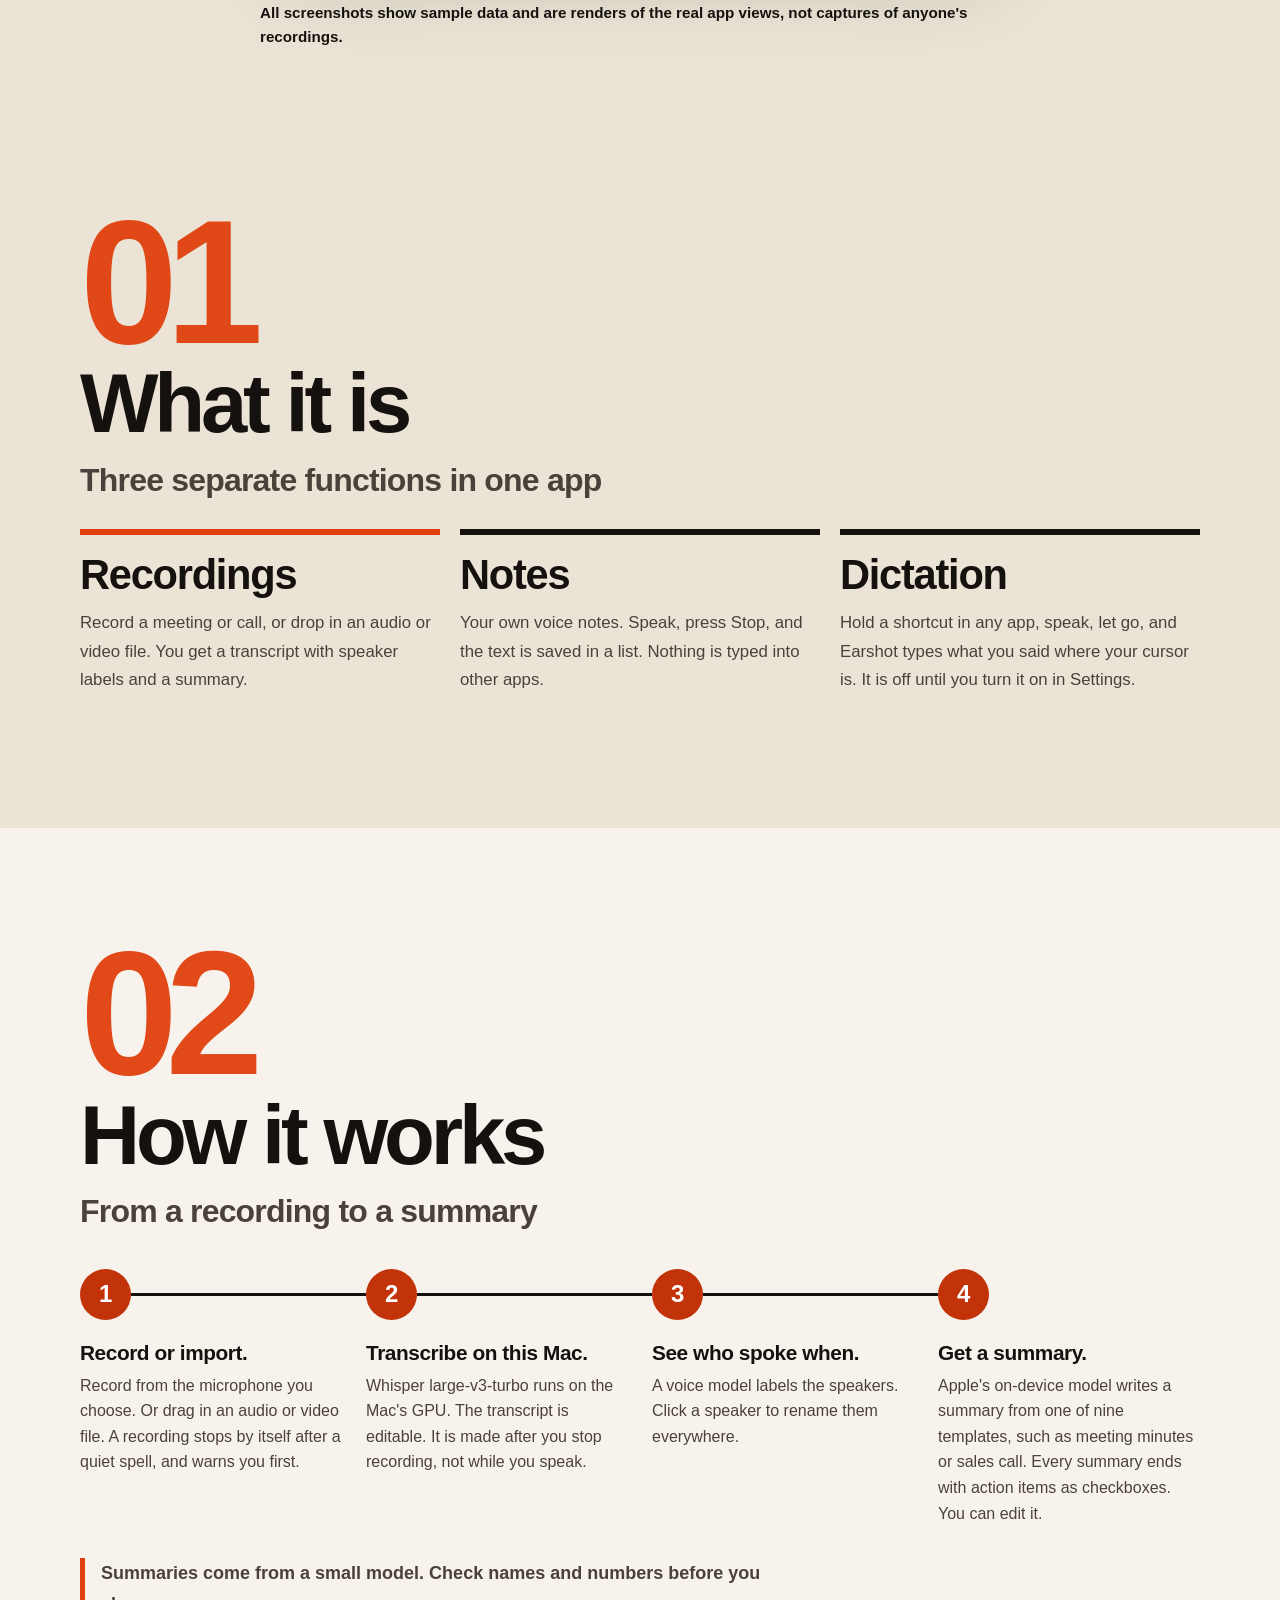
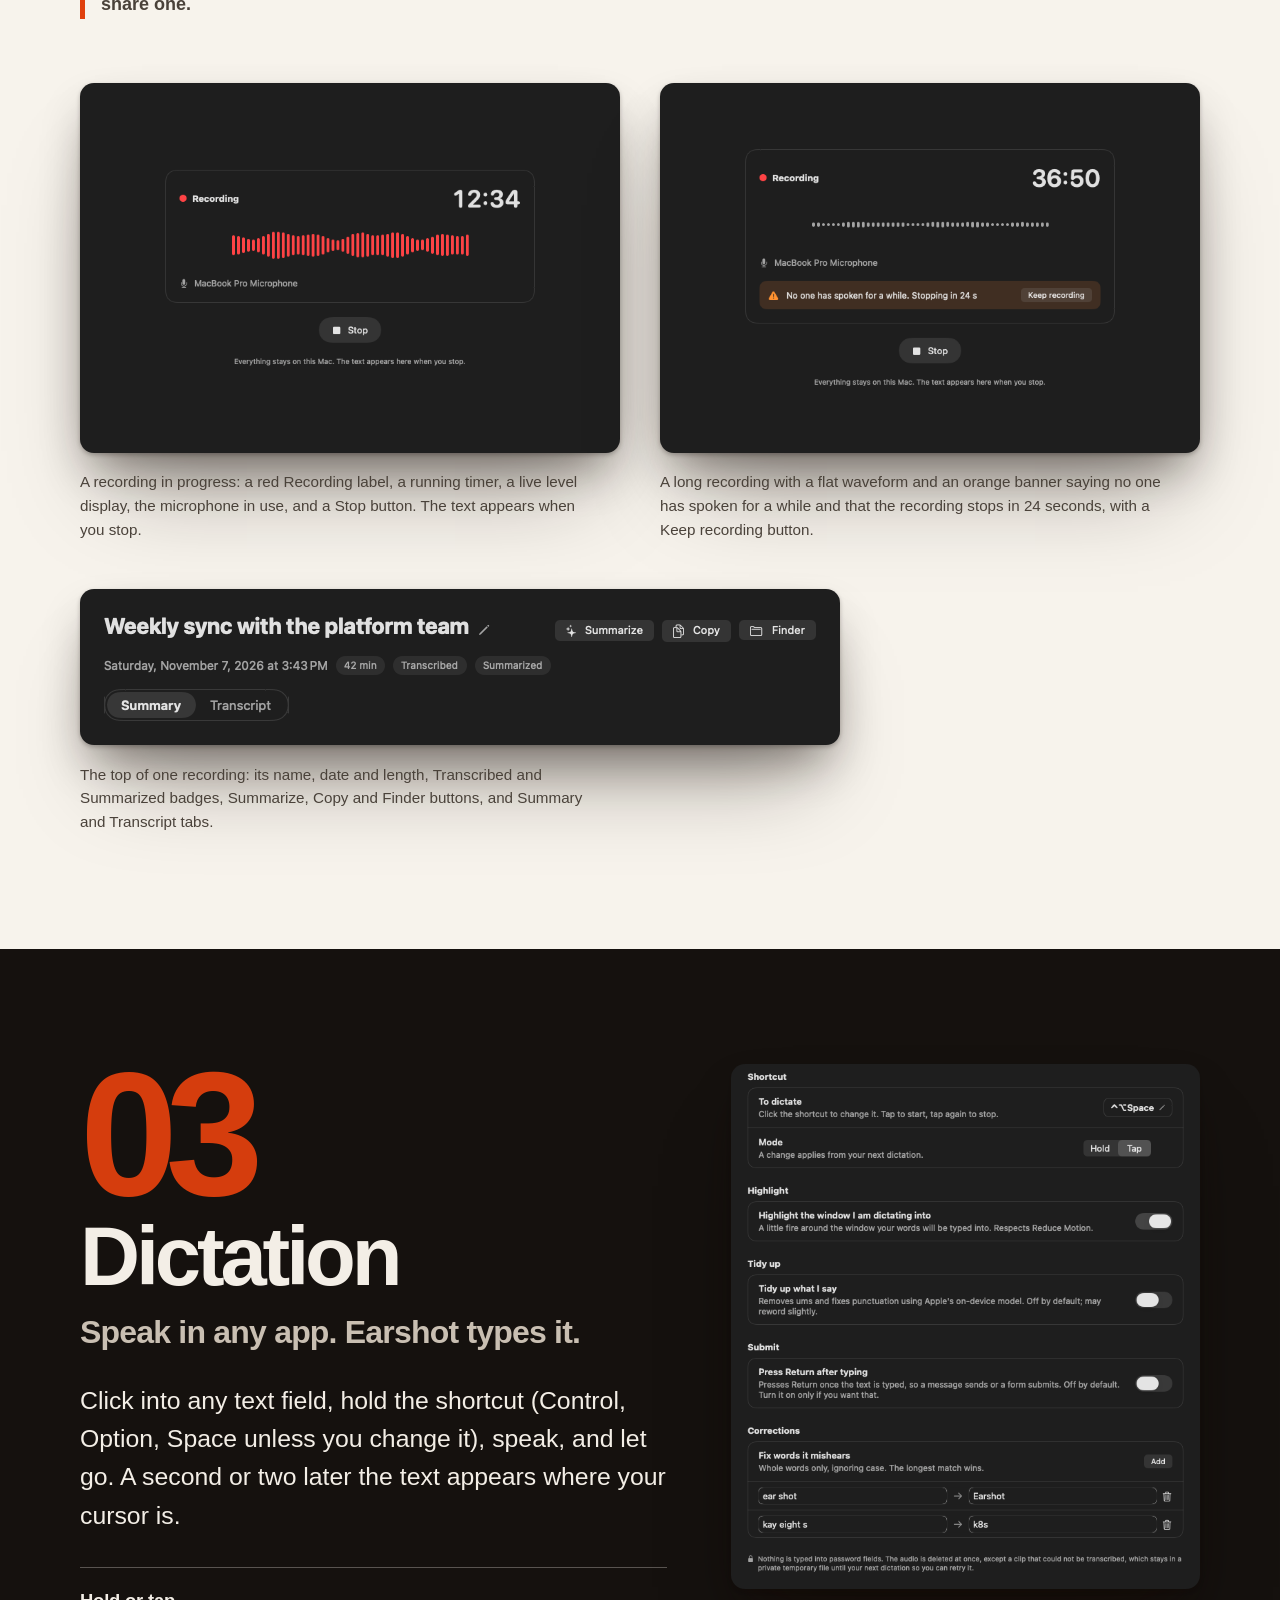
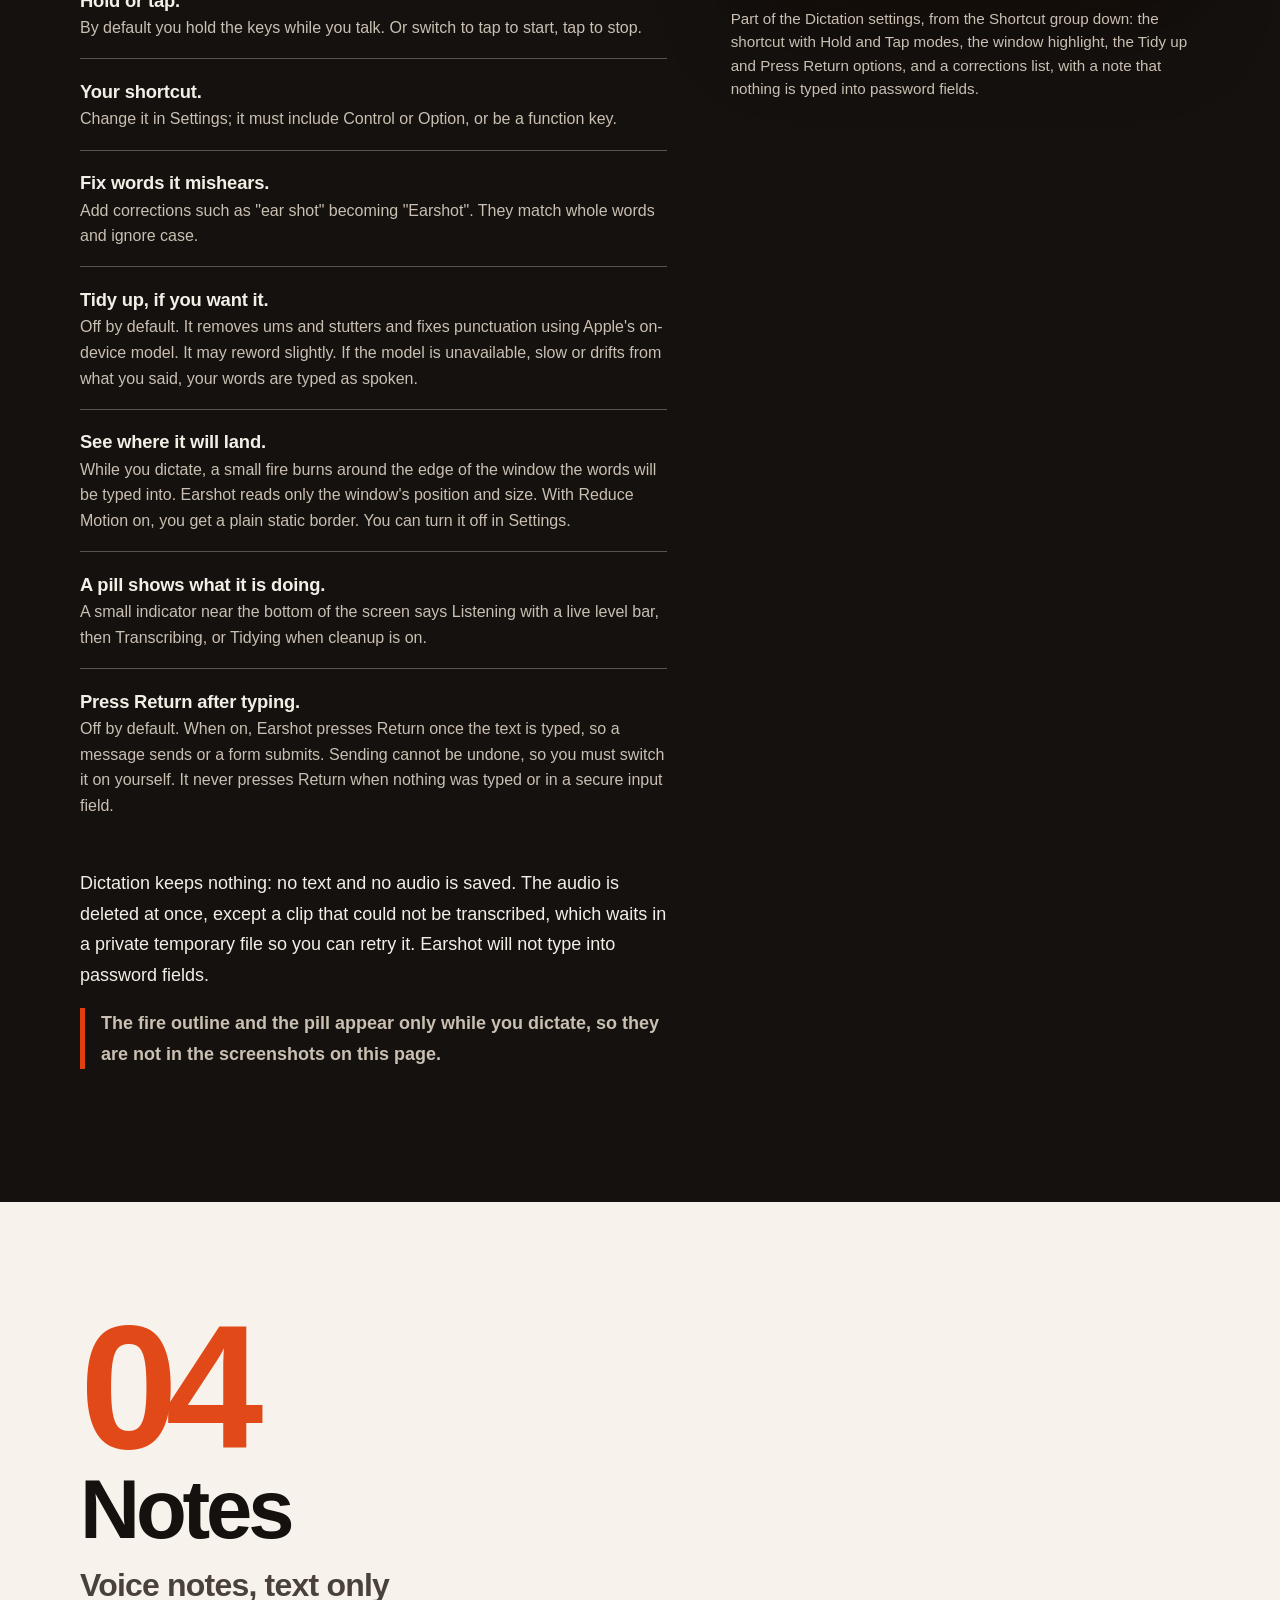
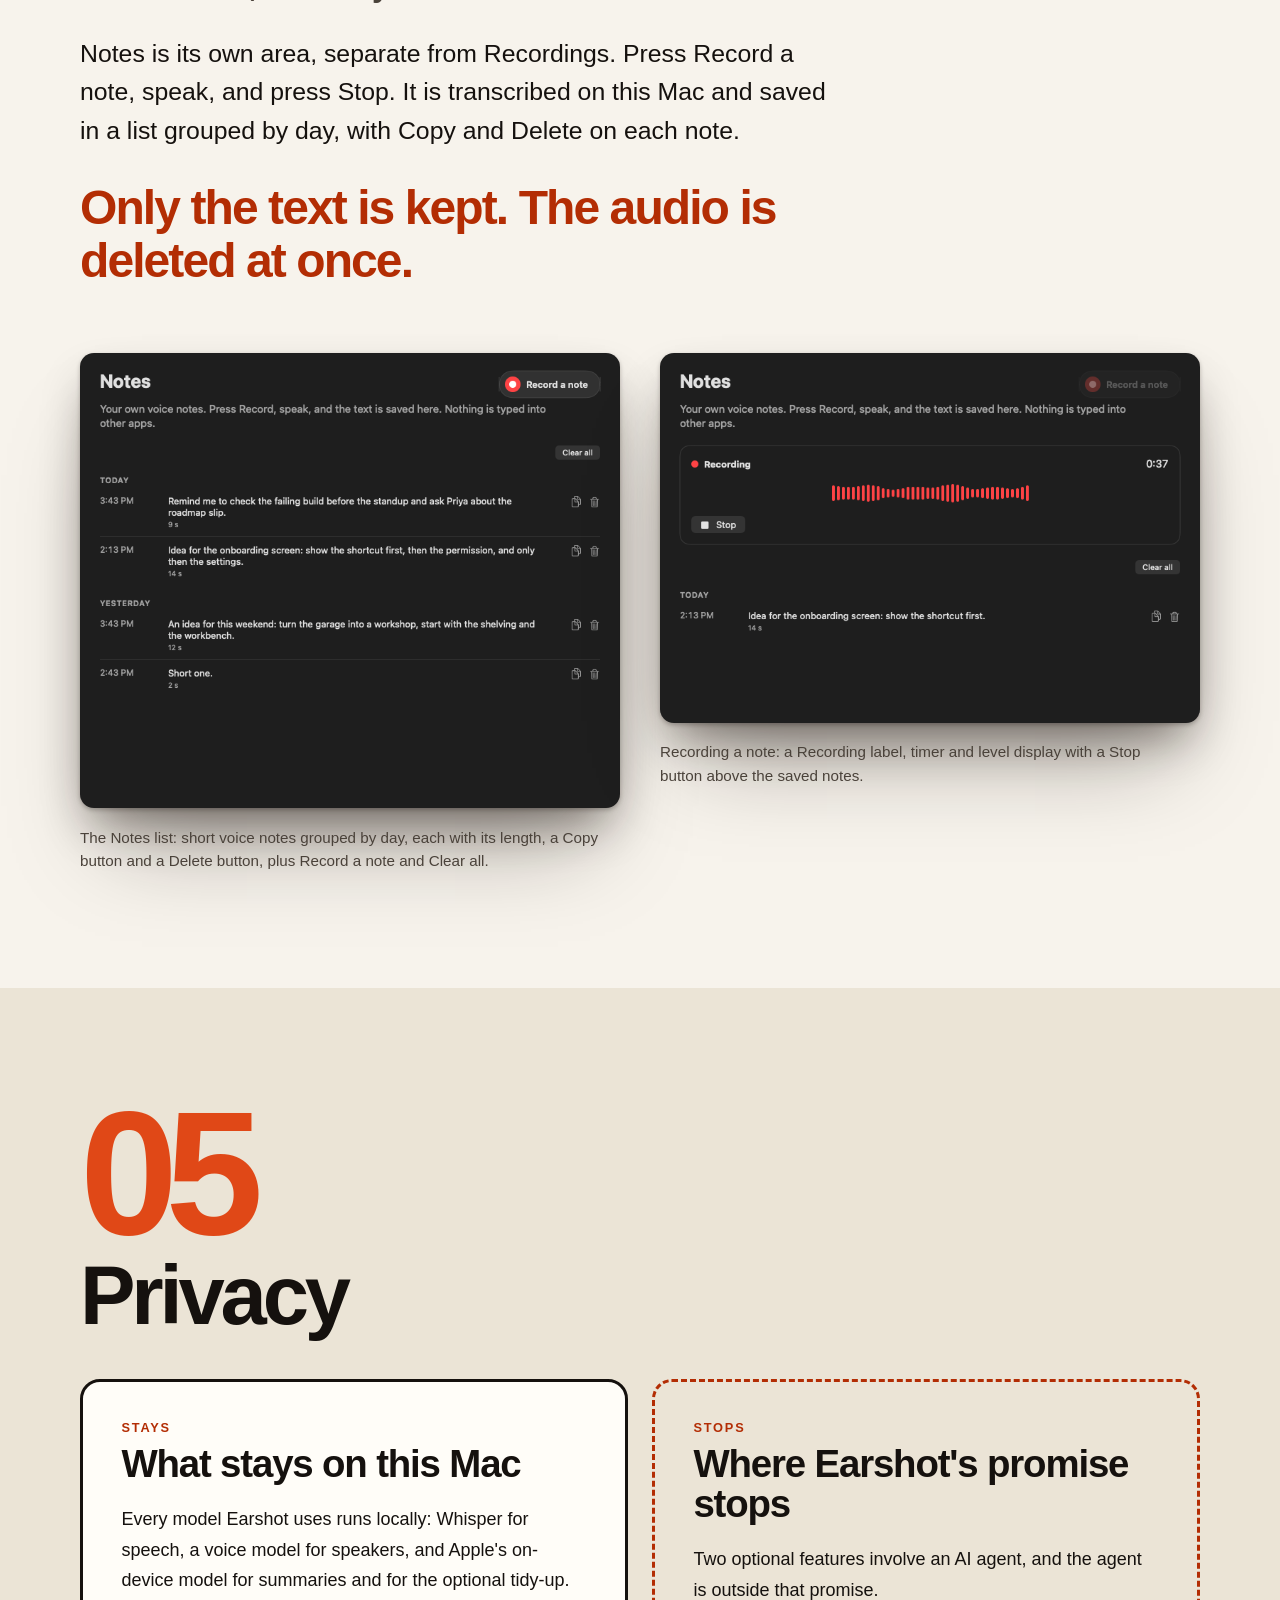
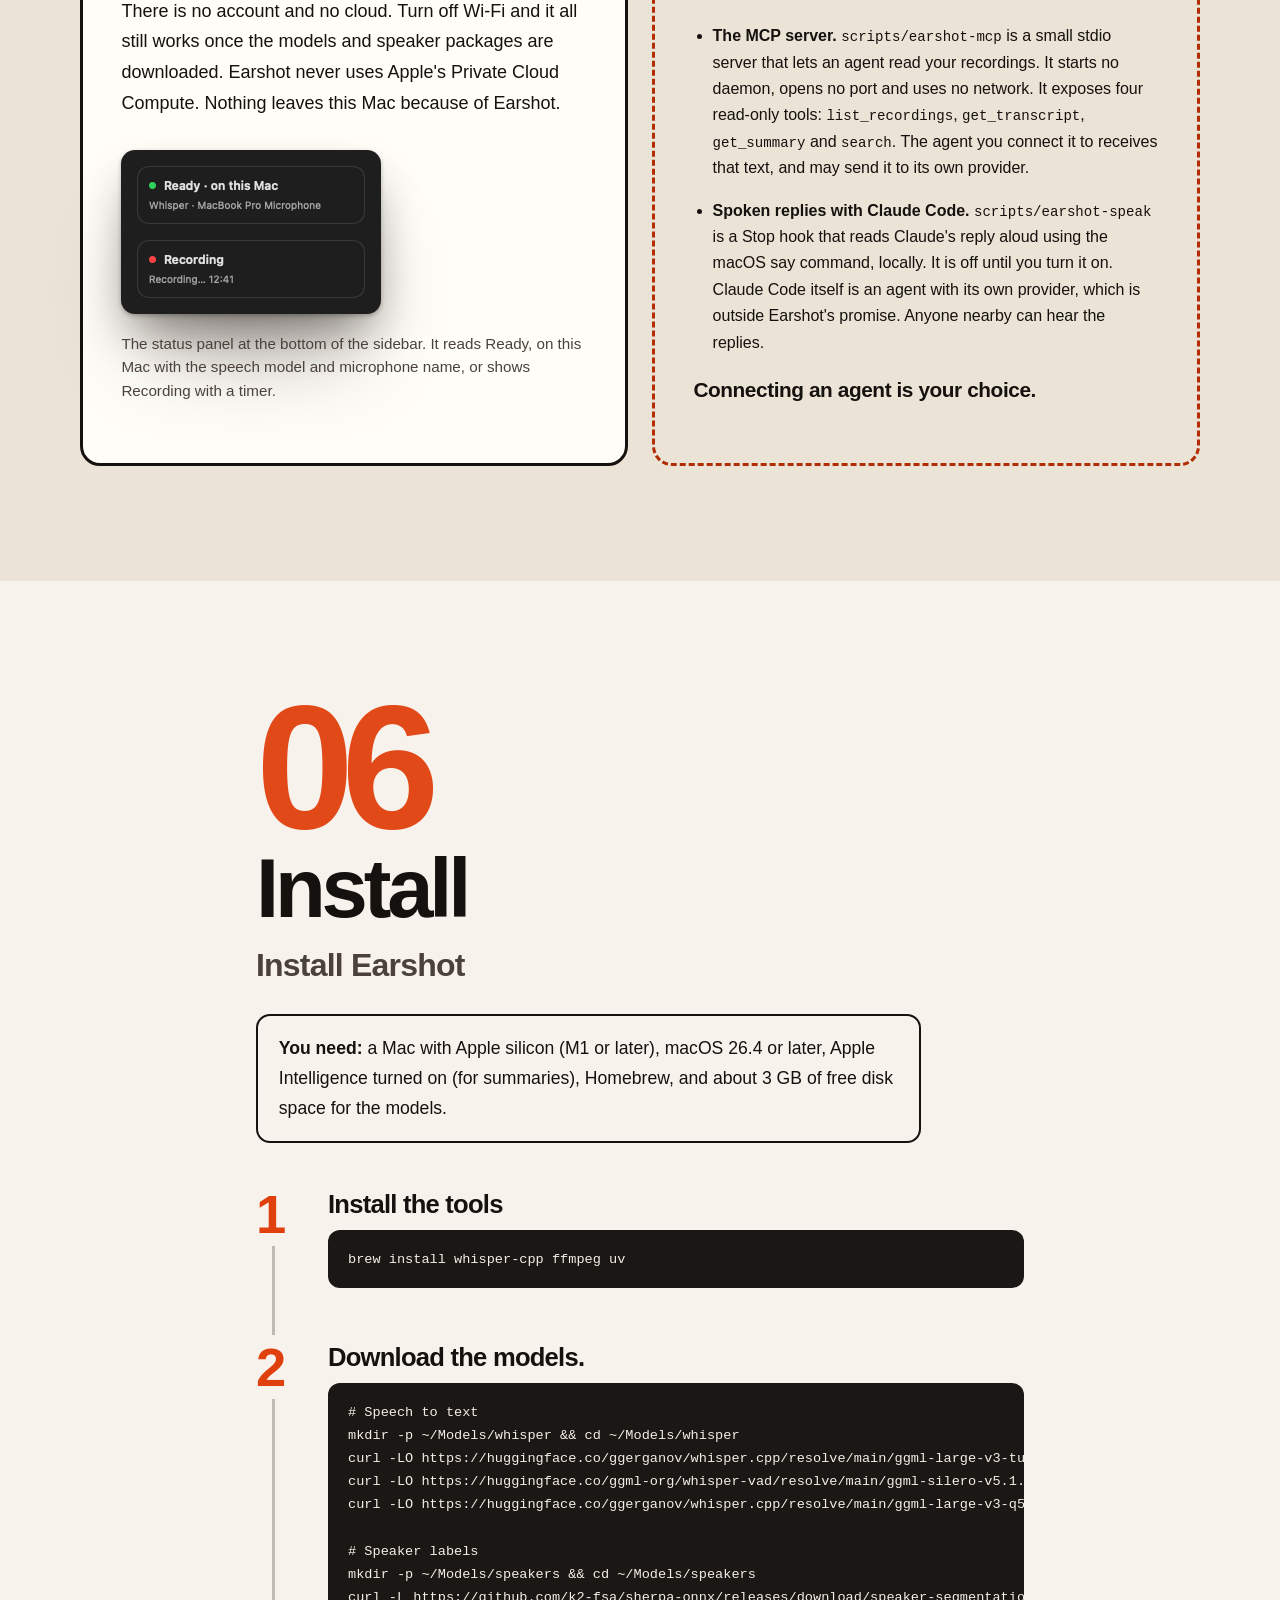
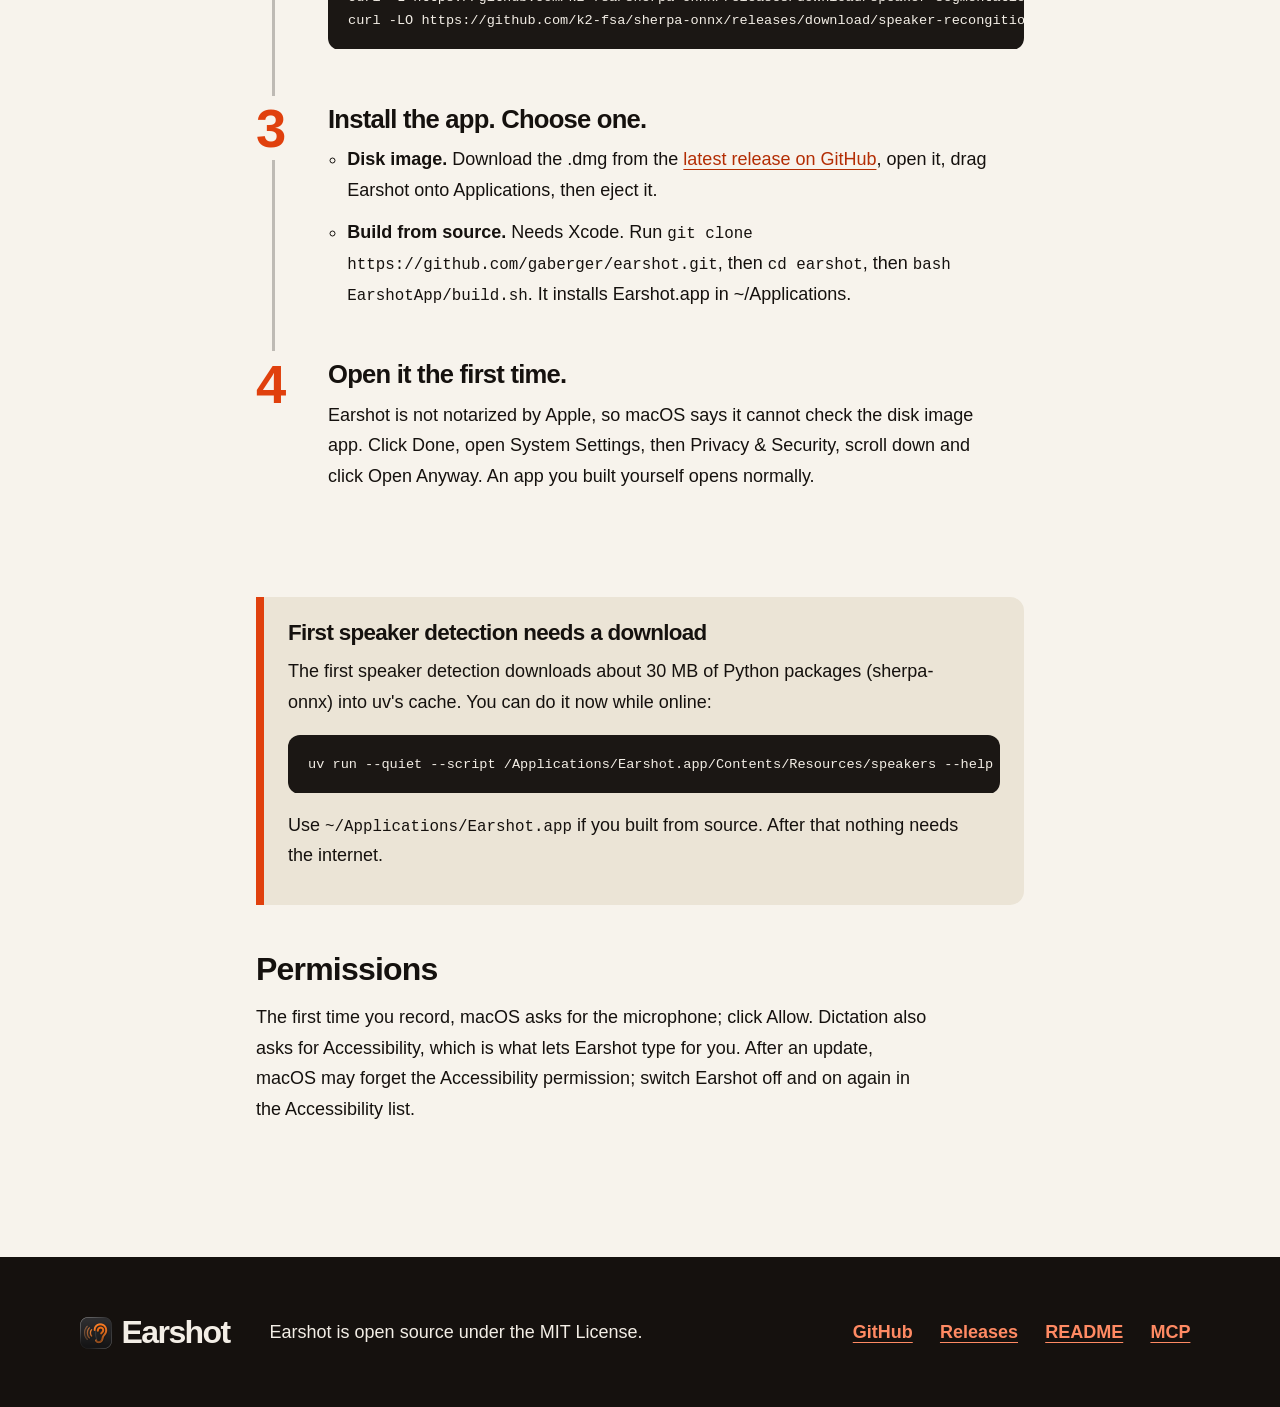
==== commit a90556e4: "fix(site): use the real Earshot logo in the header, footer and favicon Co-Authored-By: Claude Sonnet" ====
--- a/site/index.html
+++ b/site/index.html
@@ -6,6 +6,7 @@
 <title>Earshot - private meeting notes and dictation for Mac</title>
 <meta name="description" content="Earshot records meetings on your Mac, transcribes them, labels who spoke and writes a summary. Everything runs on-device.">
 <meta name="color-scheme" content="light dark">
+<link rel="icon" type="image/png" href="earshot-logo.png">
 <link rel="stylesheet" href="style.css">
 </head>
 <body>
@@ -13,7 +14,7 @@
 
 <header class="top">
   <div class="wrap top-in">
-    <a class="brand" href="#top">Earshot</a>
+    <a class="brand" href="#top"><span class="mark" aria-hidden="true"></span>Earshot</a>
     <nav aria-label="Primary">
       <ul>
         <li><a href="#what">What it is</a></li>
@@ -222,7 +223,7 @@
 
 <footer class="foot">
   <div class="wrap foot-in">
-    <p class="foot-brand">Earshot</p>
+    <p class="foot-brand"><span class="mark" aria-hidden="true"></span>Earshot</p>
     <p>Earshot is open source under the MIT License.</p>
     <ul>
       <li><a href="https://github.com/gaberger/earshot">GitHub</a></li>
--- a/site/style.css
+++ b/site/style.css
@@ -58,7 +58,8 @@
 .top { position: sticky; top: 0; z-index: 10; background: color-mix(in srgb, var(--bg) 92%, transparent); backdrop-filter: blur(10px); border-bottom: 2px solid var(--rule); }
 .top-in { display: flex; align-items: center; justify-content: space-between; gap: 1rem; flex-wrap: wrap; padding-block: .35rem; }
 .brand { font-weight: 900; font-size: 1.4rem; letter-spacing: -.04em; color: var(--ink); text-decoration: none; padding: .5rem 0; min-height: 44px; display: inline-flex; align-items: center; }
-.brand::after { content: ""; width: .5rem; height: .5rem; background: var(--accent); border-radius: 50%; margin-left: .2rem; }
+.mark { width: 2rem; height: 2rem; flex: none; margin-right: .6rem; background: url("earshot-logo.png") center / contain no-repeat; }
+.brand { gap: 0; }
 .top ul { list-style: none; margin: 0; padding: 0; display: flex; flex-wrap: wrap; gap: 0 .25rem; }
 .top nav a { display: inline-flex; align-items: center; min-height: 44px; padding: 0 .7rem; color: var(--ink); text-decoration: none; font-size: .95rem; font-weight: 600; }
 .top nav a:hover { color: var(--accent-text); text-decoration: underline; text-decoration-thickness: 2px; }
@@ -158,7 +159,7 @@
 .foot { background: var(--band-ink); color: var(--band-ink-text); padding-block: 3rem; }
 .foot-in { display: flex; flex-wrap: wrap; align-items: center; gap: 1rem 2.5rem; }
 .foot p { margin: 0; }
-.foot-brand { font-size: 2rem; font-weight: 900; letter-spacing: -.05em; }
+.foot-brand { display: flex; align-items: center; font-size: 2rem; font-weight: 900; letter-spacing: -.05em; }
 .foot ul { list-style: none; margin: 0; padding: 0; display: flex; flex-wrap: wrap; gap: 0 .5rem; margin-left: auto; }
 .foot a { color: #ff8a63; display: inline-flex; align-items: center; min-height: 44px; padding: 0 .6rem; font-weight: 700; }
 
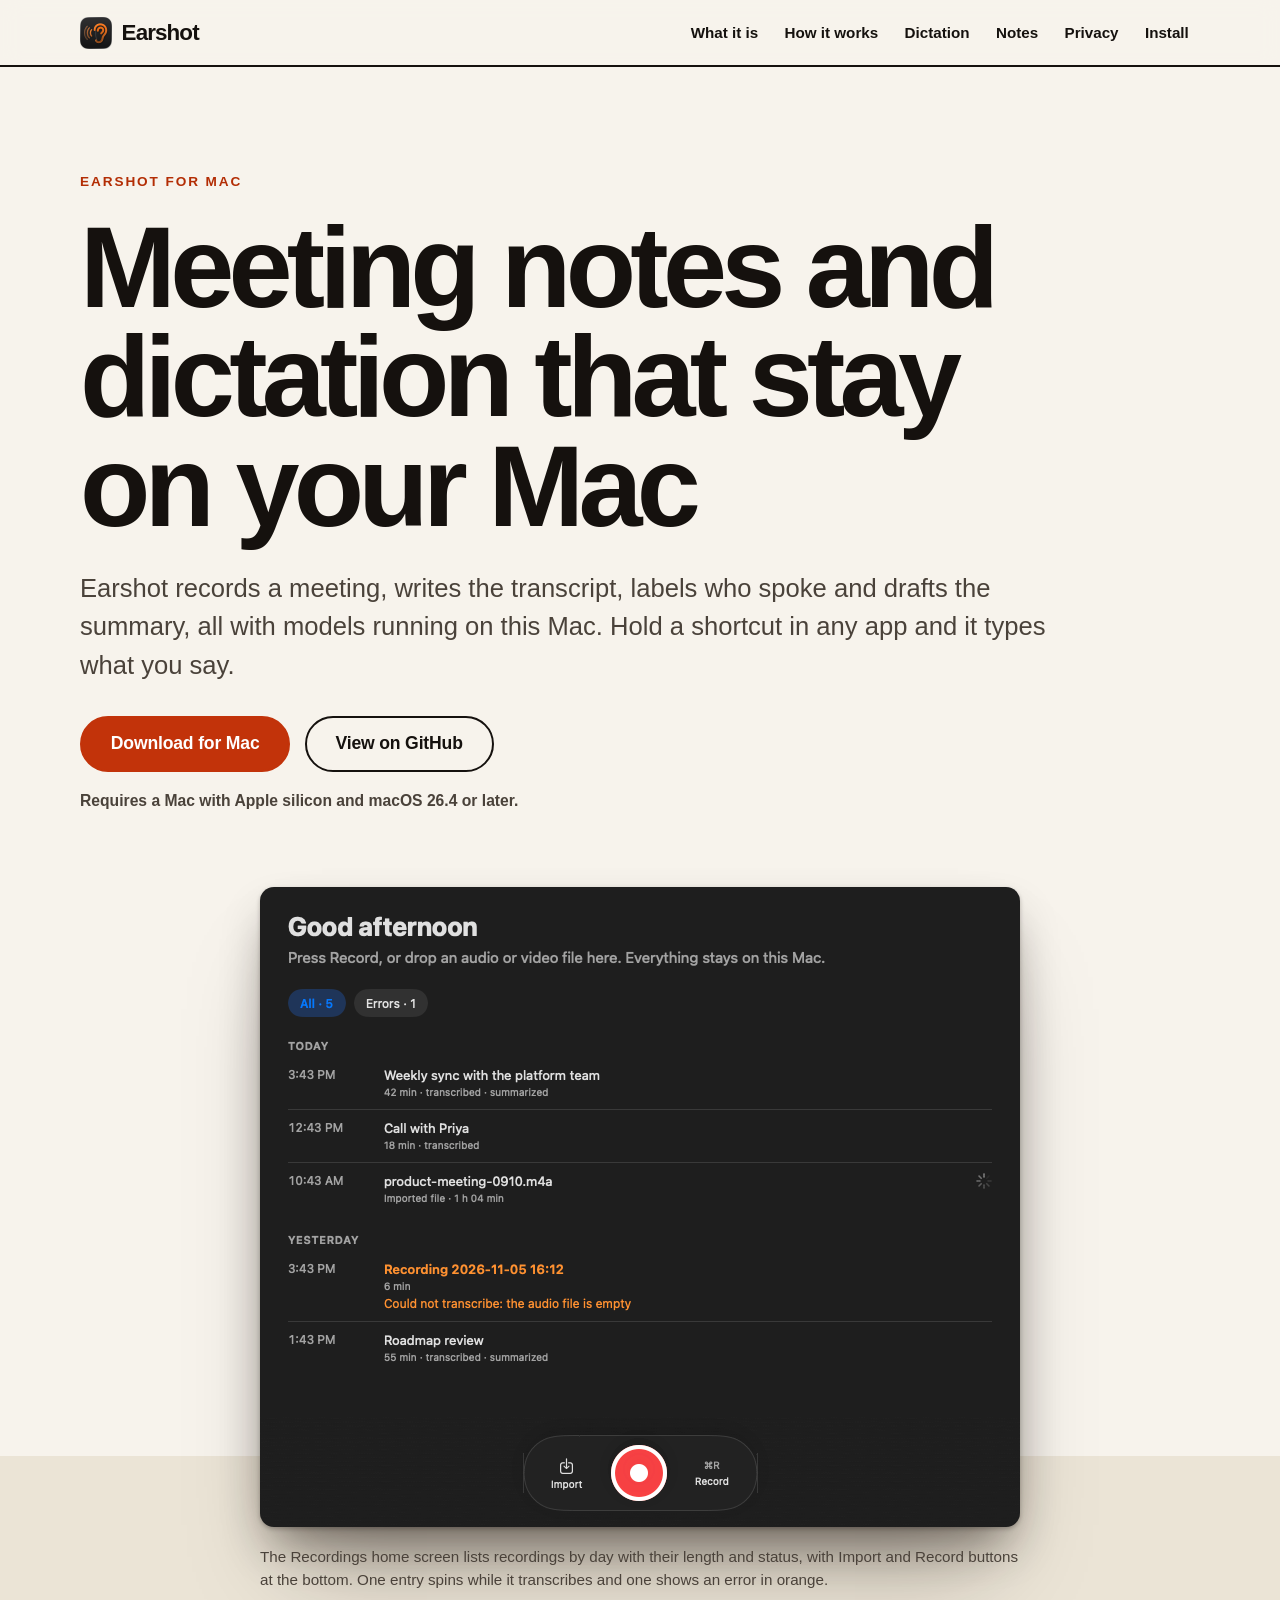
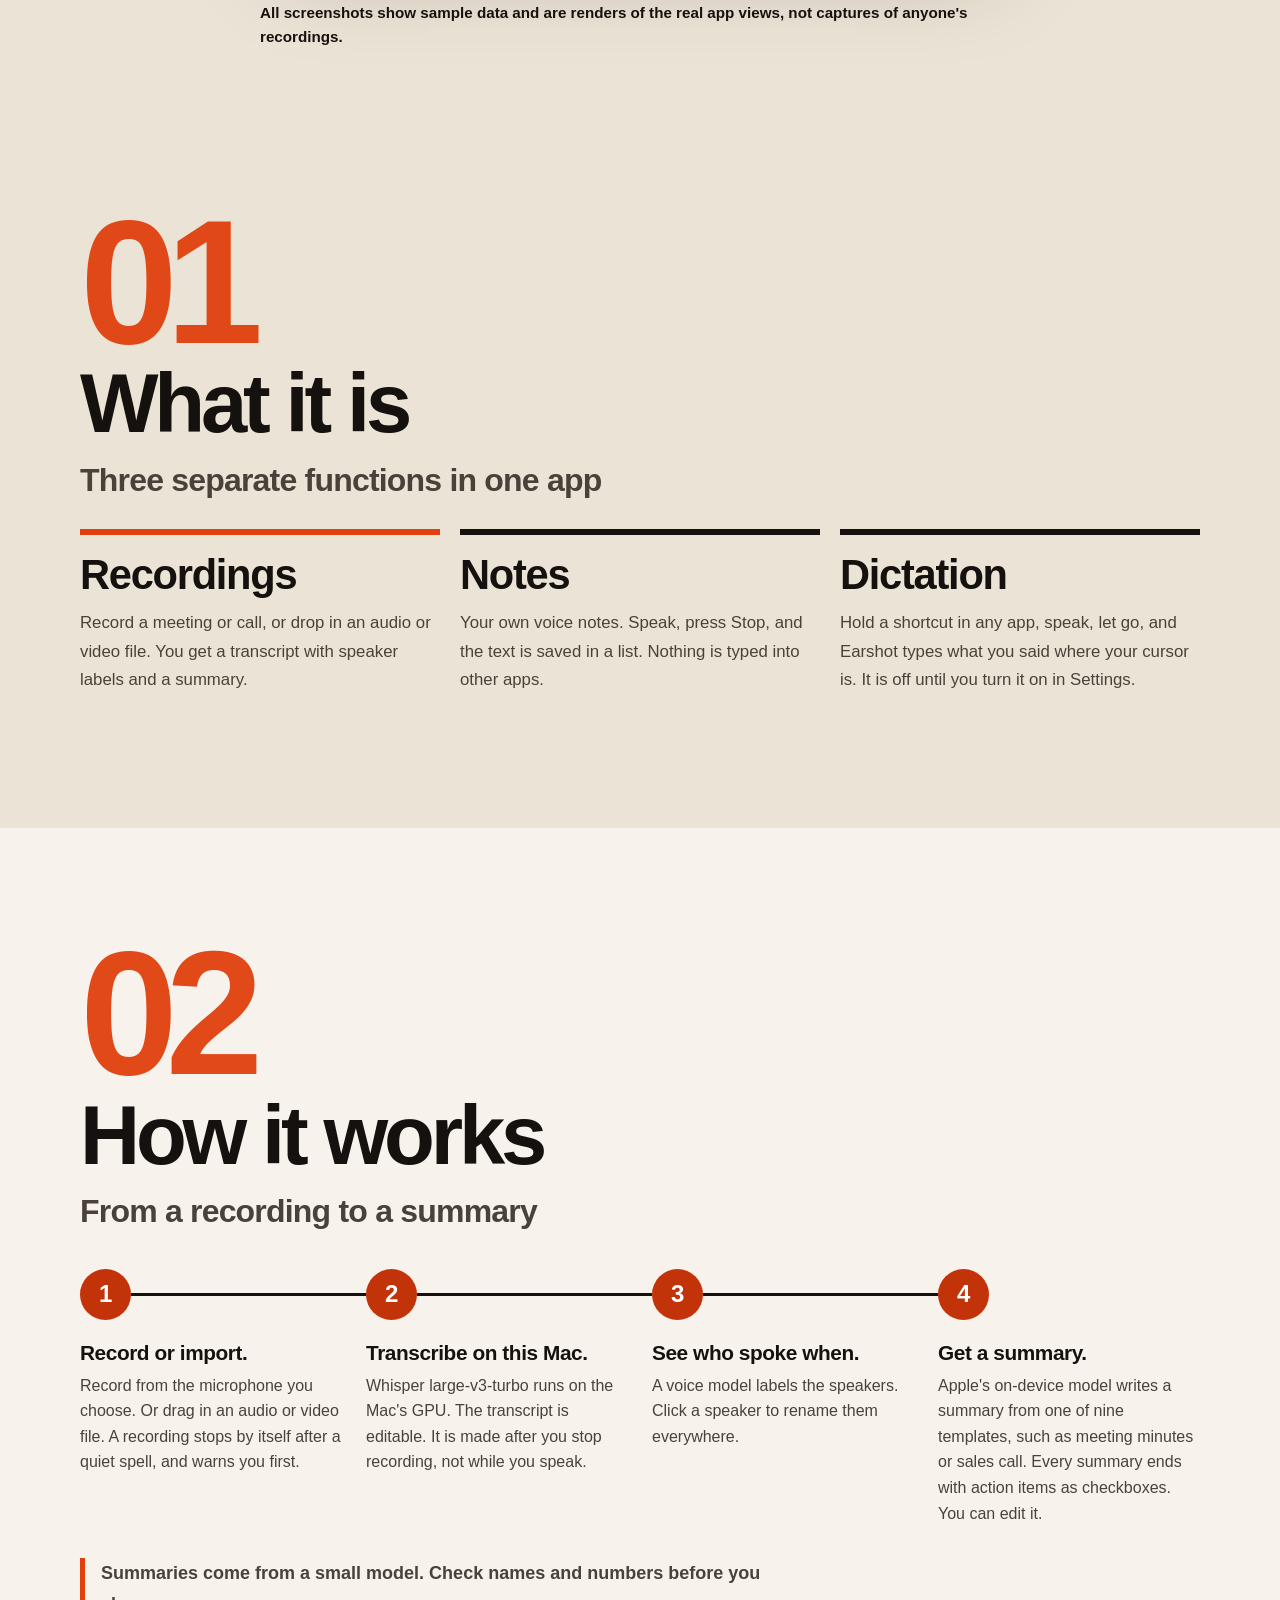
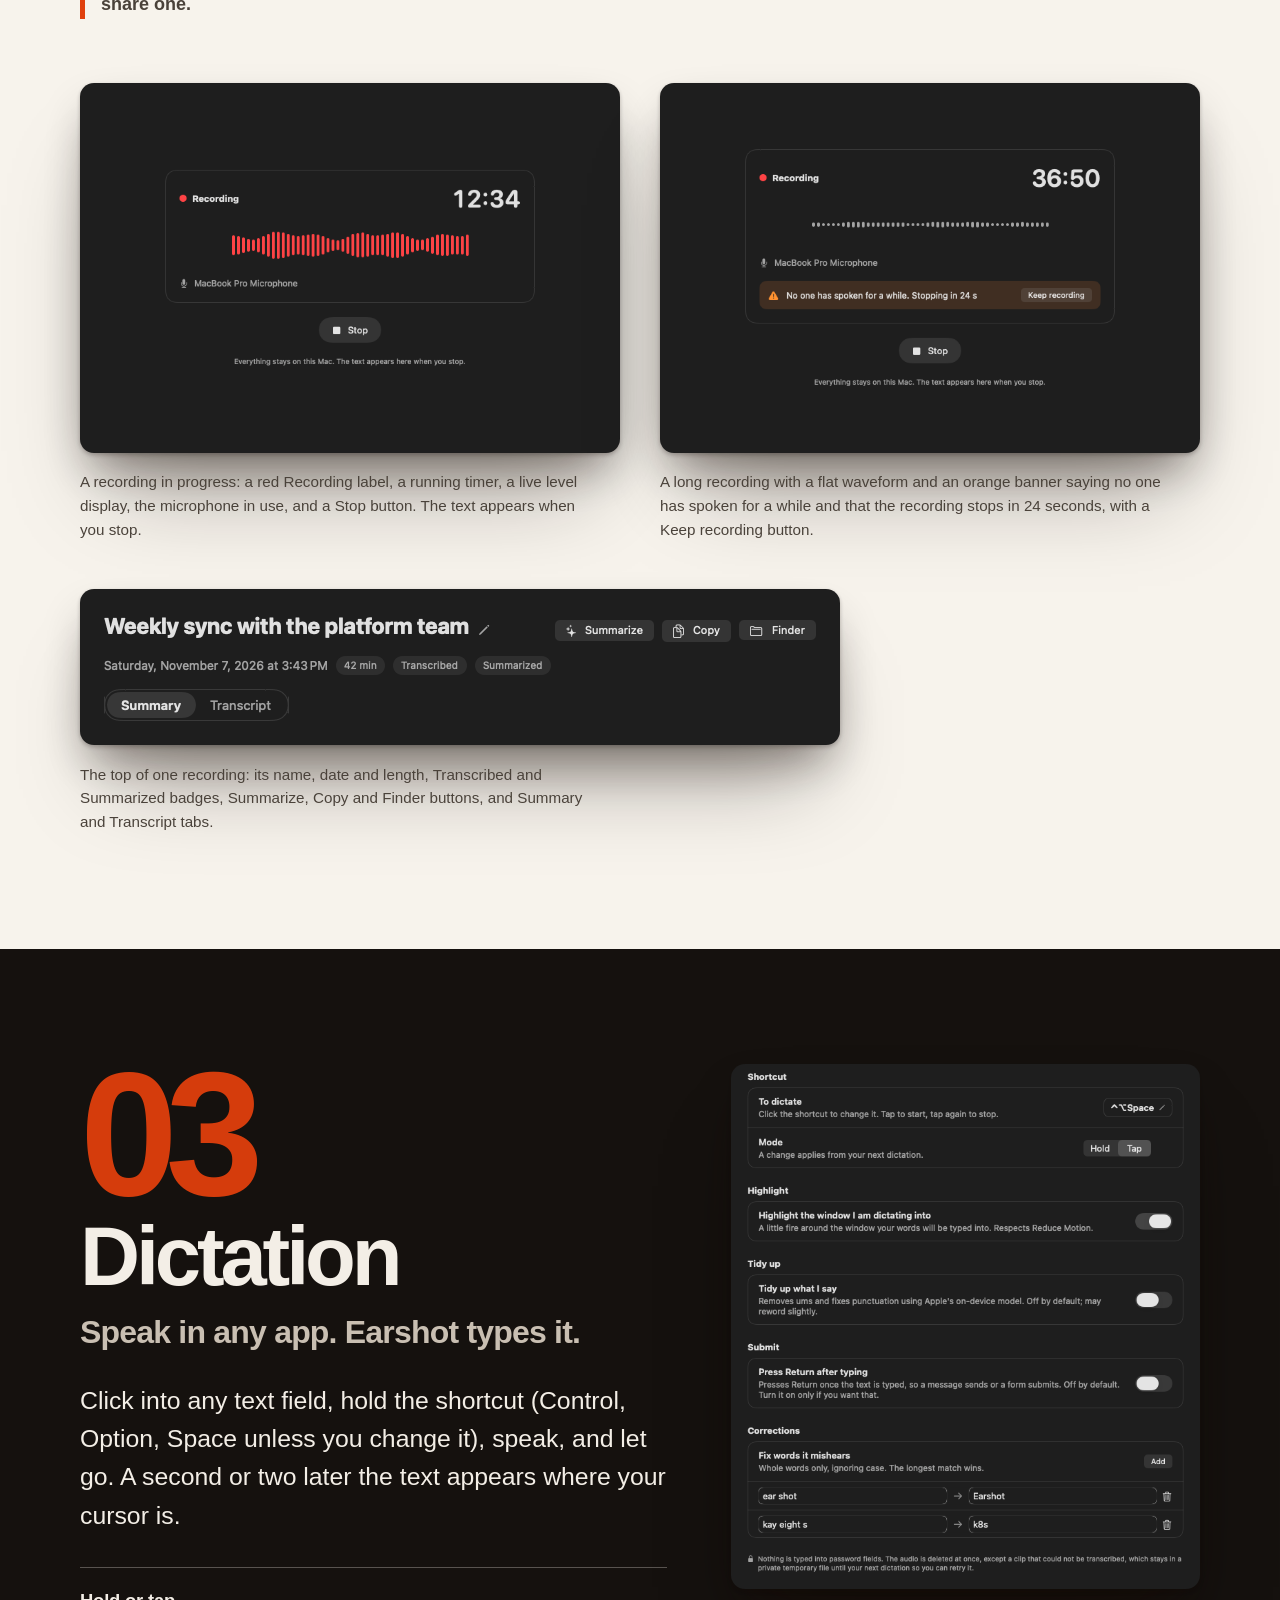
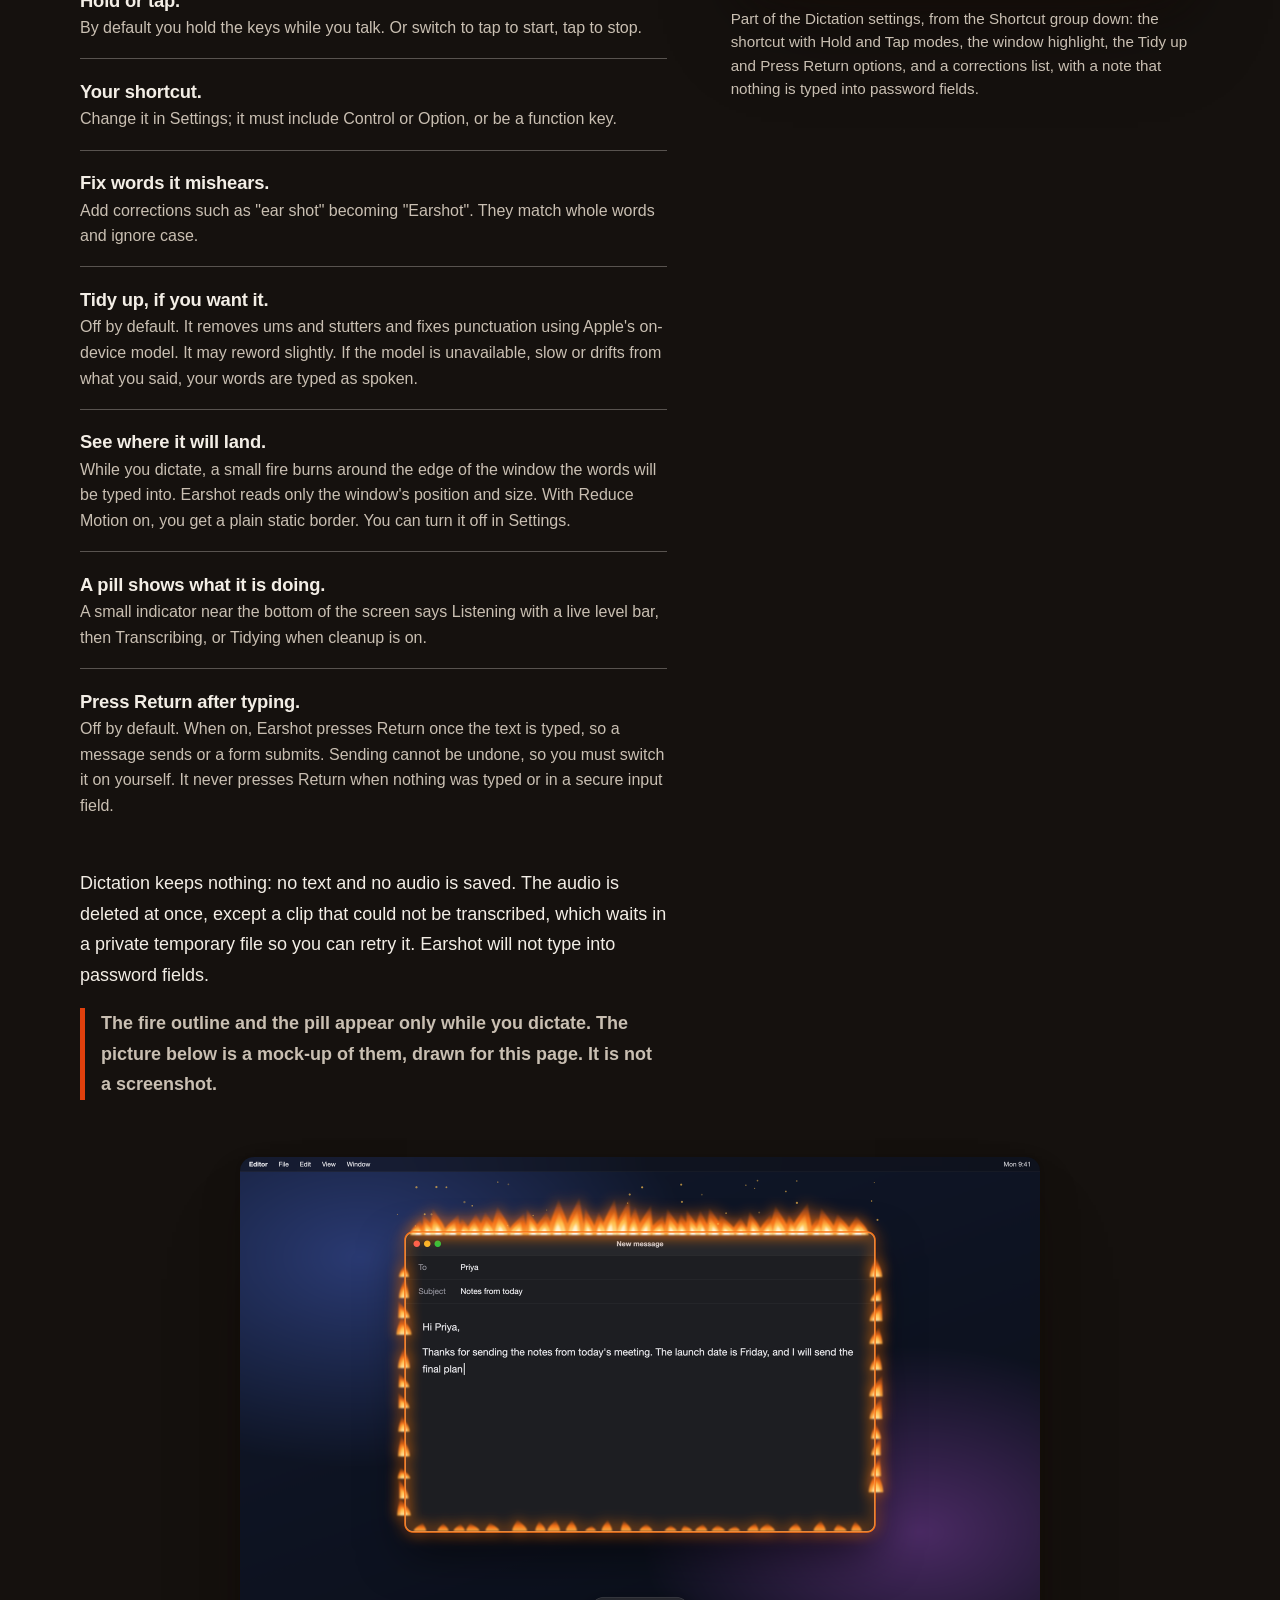
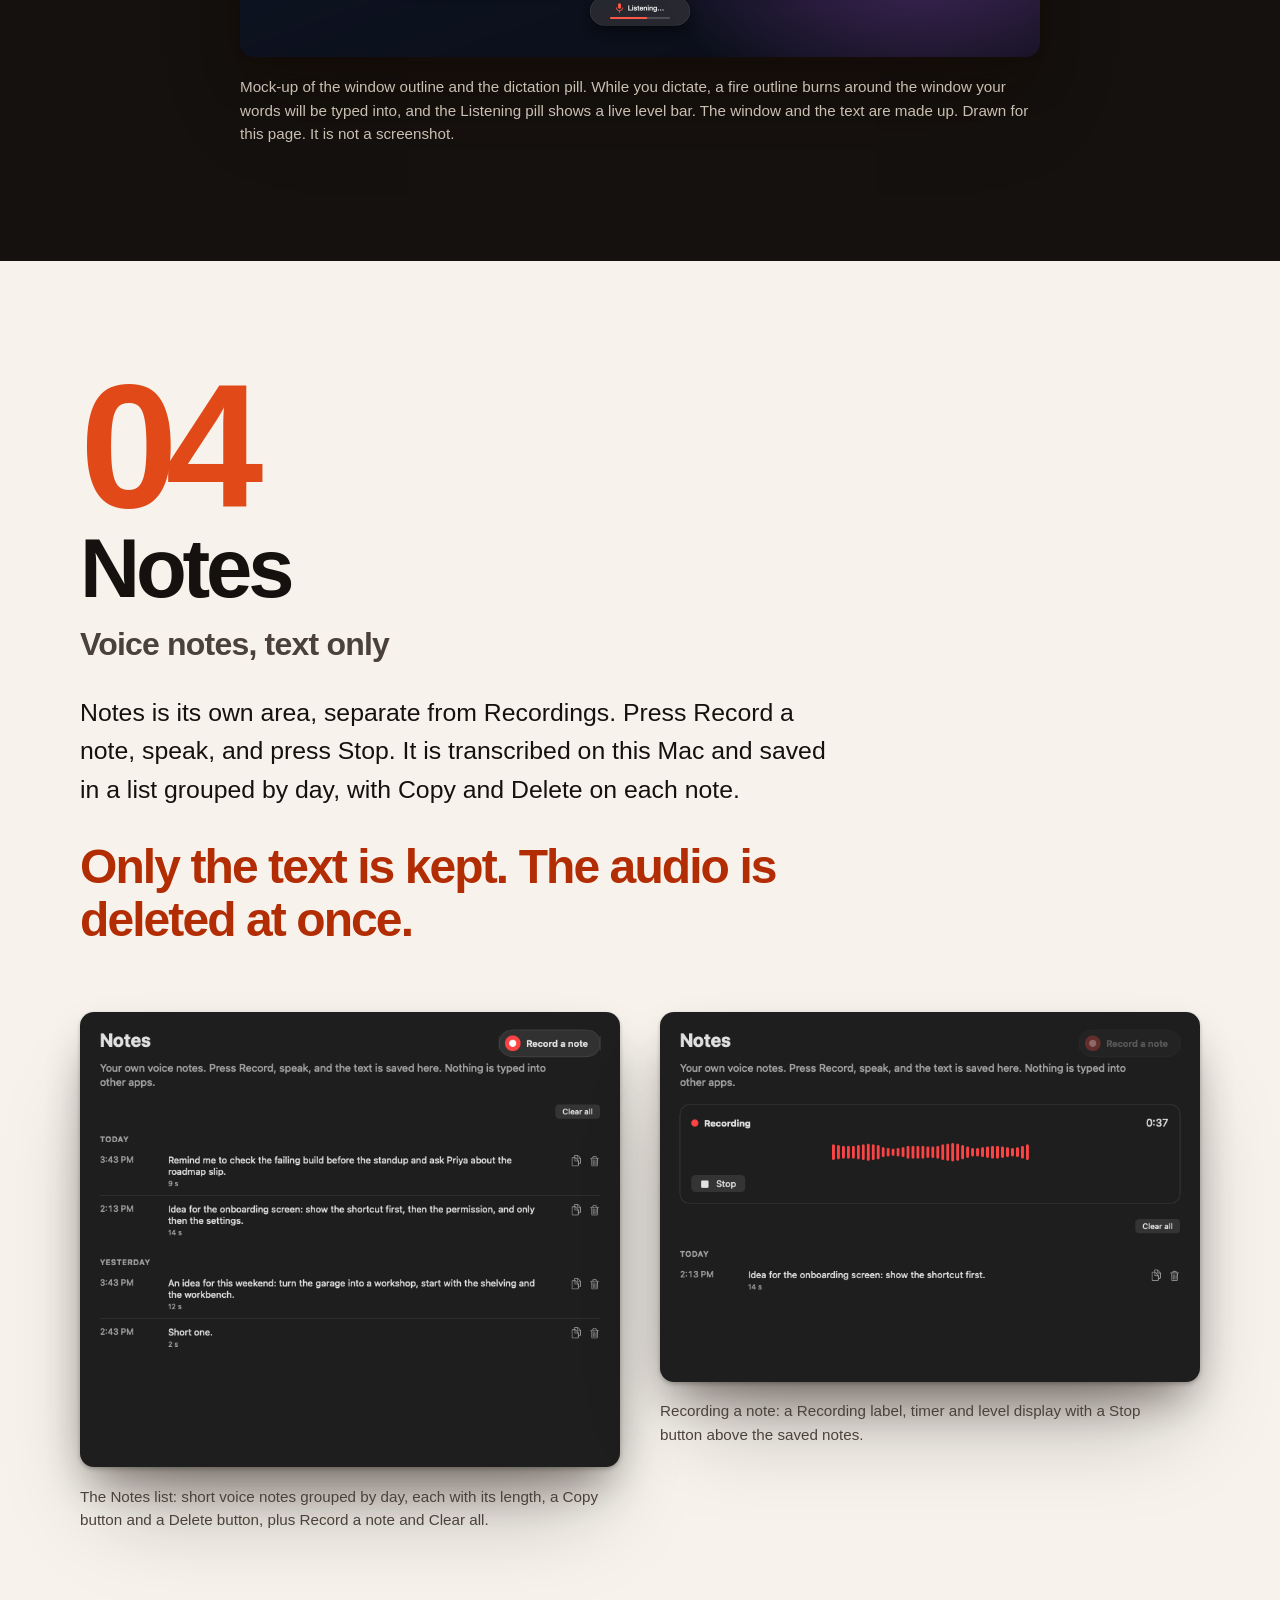
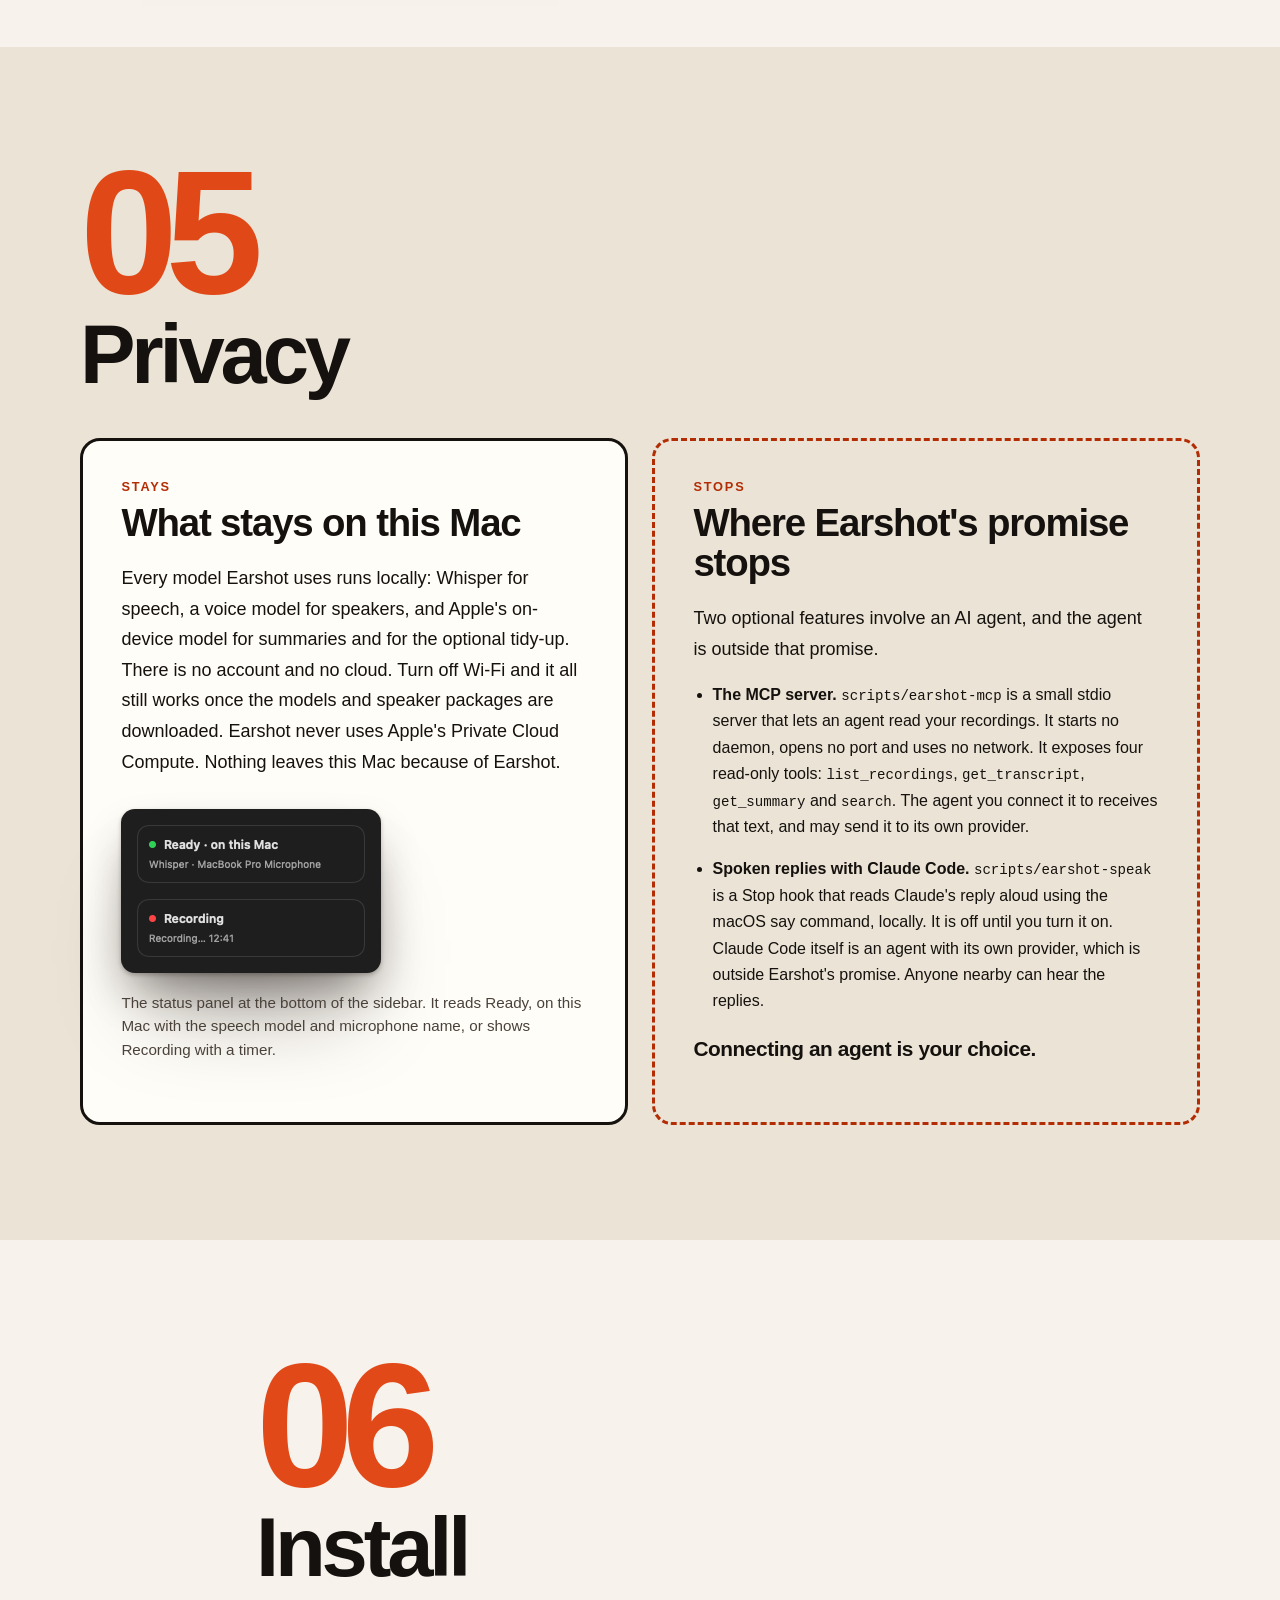
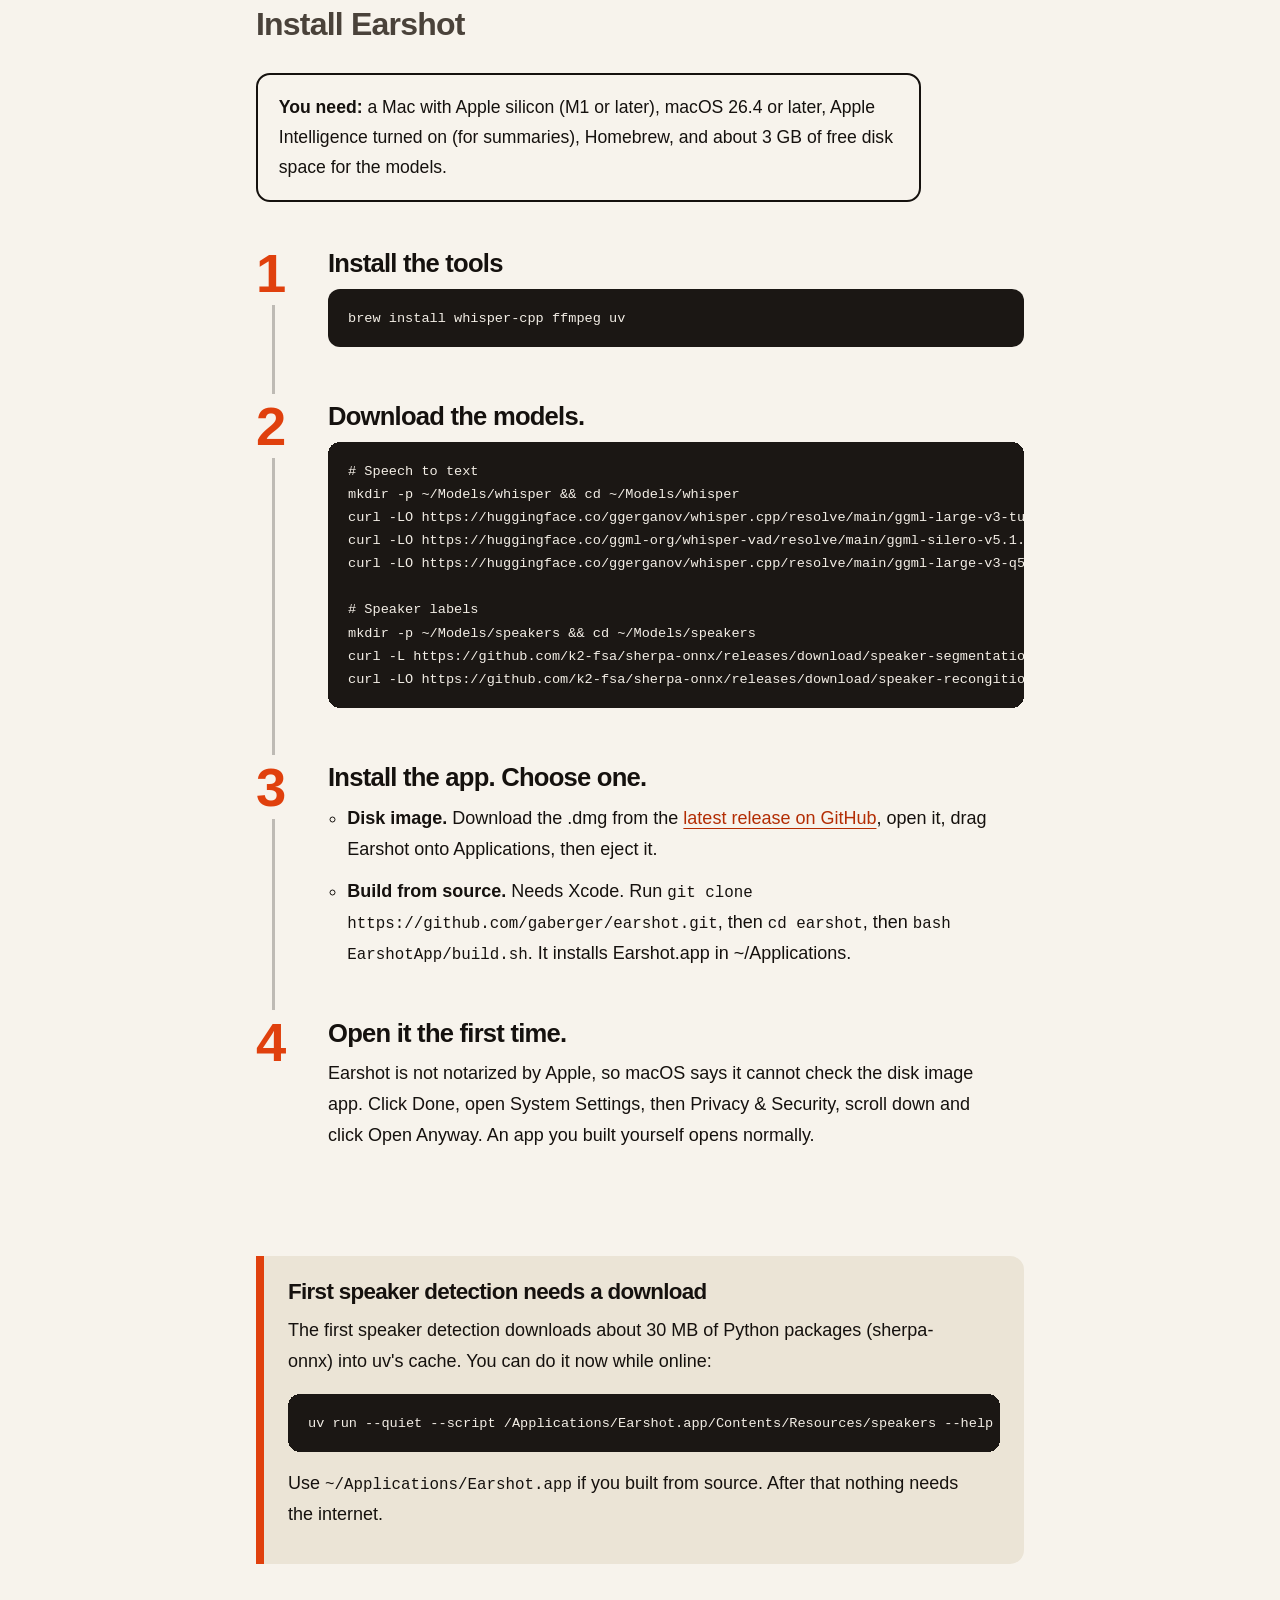
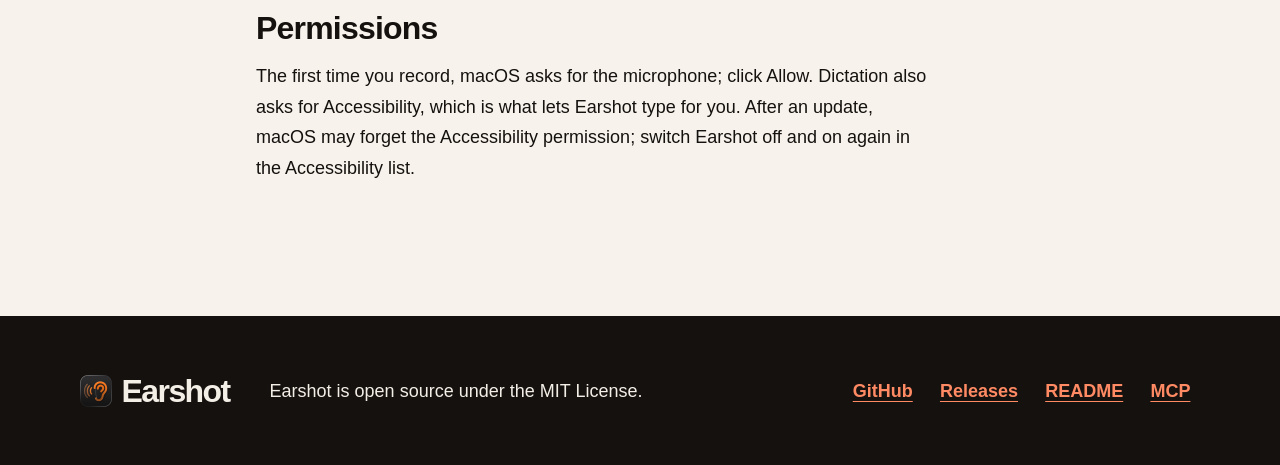
==== commit 7ab39662: "feat(direct): Add the dictation mock-up picture to the Dictation section of the site, Produced by th" ====
--- a/site/index.html
+++ b/site/index.html
@@ -116,11 +116,17 @@
           <li><strong>Press Return after typing.</strong> Off by default. When on, Earshot presses Return once the text is typed, so a message sends or a form submits. Sending cannot be undone, so you must switch it on yourself. It never presses Return when nothing was typed or in a secure input field.</li>
         </ul>
         <p>Dictation keeps nothing: no text and no audio is saved. The audio is deleted at once, except a clip that could not be transcribed, which waits in a private temporary file so you can retry it. Earshot will not type into password fields.</p>
-        <p class="aside">The fire outline and the pill appear only while you dictate, so they are not in the screenshots on this page.</p>
+        <p class="aside">The fire outline and the pill appear only while you dictate. The picture below is a mock-up of them, drawn for this page. It is not a screenshot.</p>
       </div>
       <figure class="shot dict-shot">
         <img loading="lazy" src="img/dictation-settings.png" width="680" height="761" alt="Earshot's dictation settings: a shortcut with Hold and Tap modes, toggles for window highlight, tidying up speech and pressing Return, and a list of word corrections.">
         <figcaption>Part of the Dictation settings, from the Shortcut group down: the shortcut with Hold and Tap modes, the window highlight, the Tidy up and Press Return options, and a corrections list, with a note that nothing is typed into password fields.</figcaption>
+      </figure>
+    </div>
+    <div class="wrap">
+      <figure class="shot dict-mockup">
+        <img loading="lazy" src="img/dictation-outline-mockup.png" width="800" height="500" alt="Mock-up of a message window with a glowing orange fire outline around it while you dictate, and the Listening pill with its level bar at the bottom of the screen.">
+        <figcaption>Mock-up of the window outline and the dictation pill. While you dictate, a fire outline burns around the window your words will be typed into, and the Listening pill shows a live level bar. The window and the text are made up. Drawn for this page. It is not a screenshot.</figcaption>
       </figure>
     </div>
   </section>
--- a/site/style.css
+++ b/site/style.css
@@ -195,3 +195,7 @@
   *, *::before, *::after { transition: none !important; animation: none !important; }
   .btn:hover { transform: none; }
 }
+
+.dict-mockup { margin: 2.5rem auto 0; max-width: min(800px, 100%); min-width: 0; }
+.dict-mockup img { width: 100%; max-width: 100%; height: auto; border-radius: 14px; box-shadow: var(--shadow); background: #0c0b0a; }
+.dict-mockup figcaption { max-width: 100%; overflow-wrap: anywhere; }
